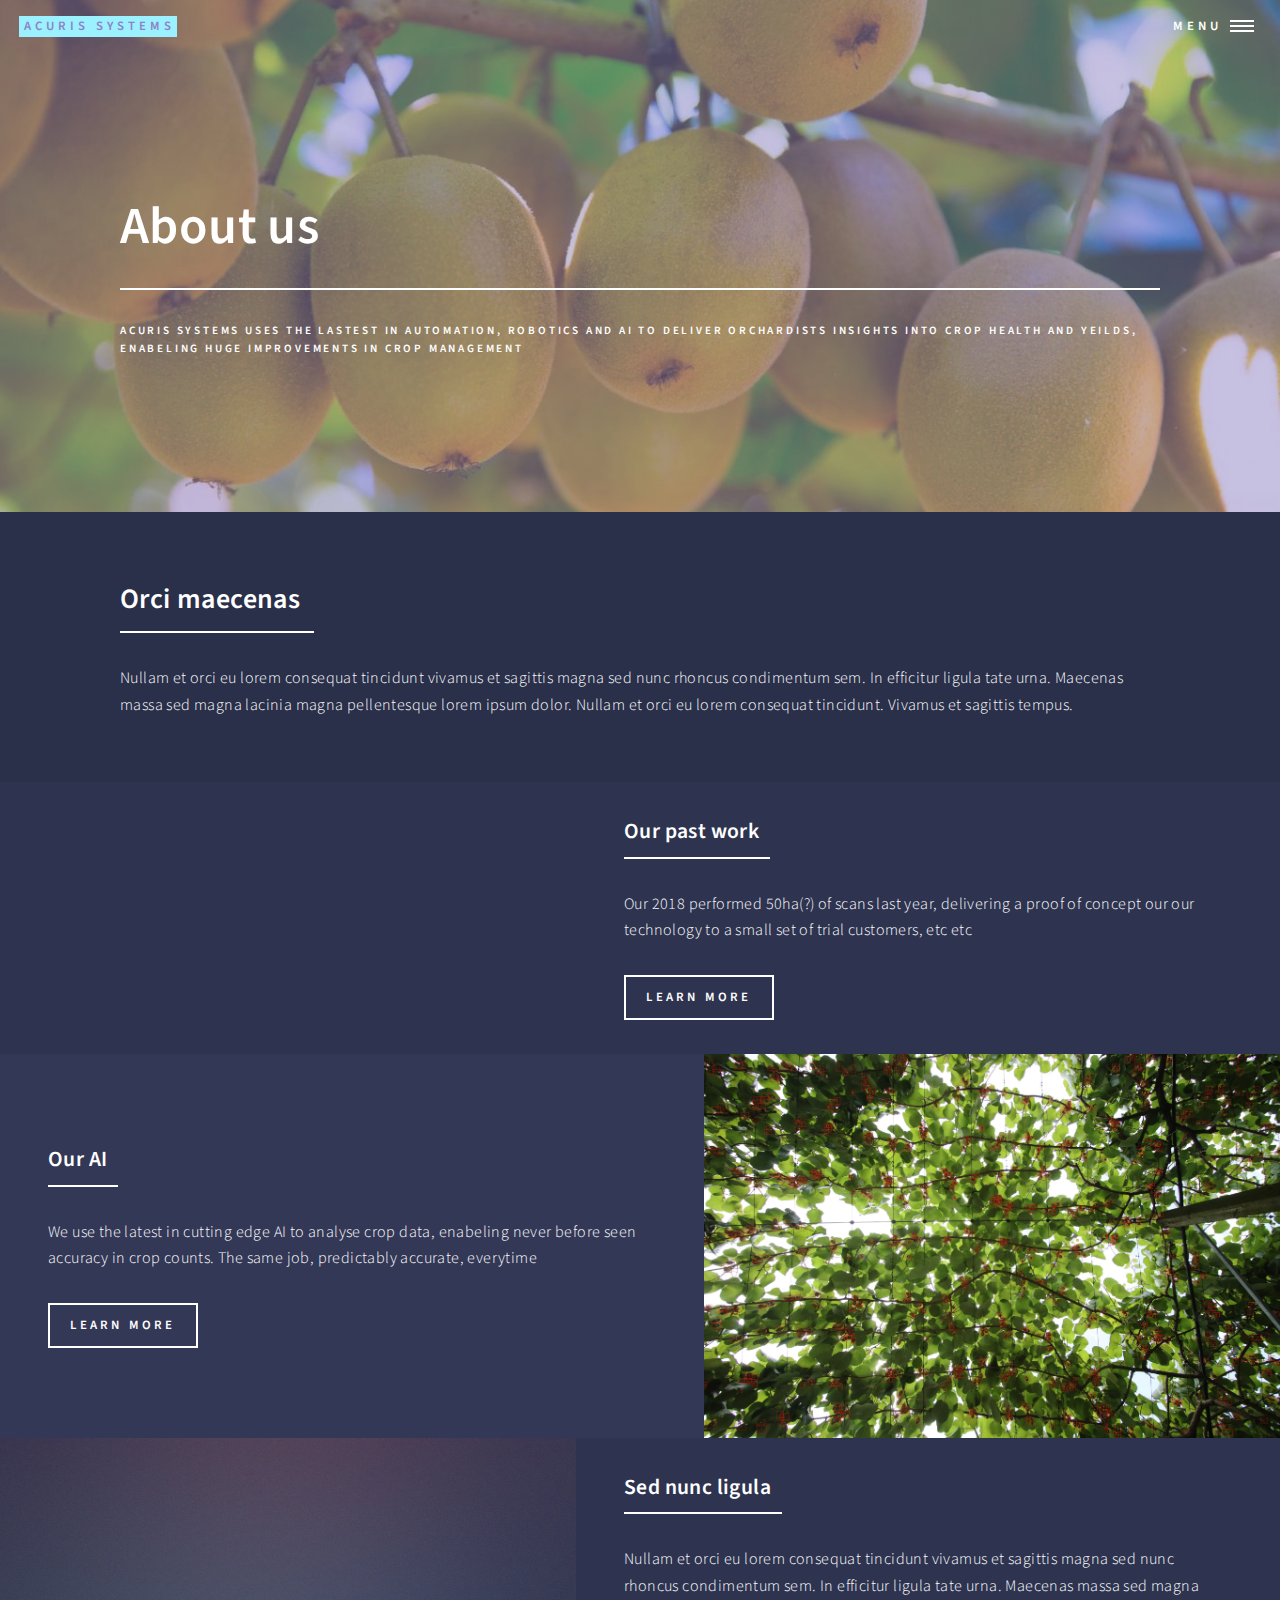
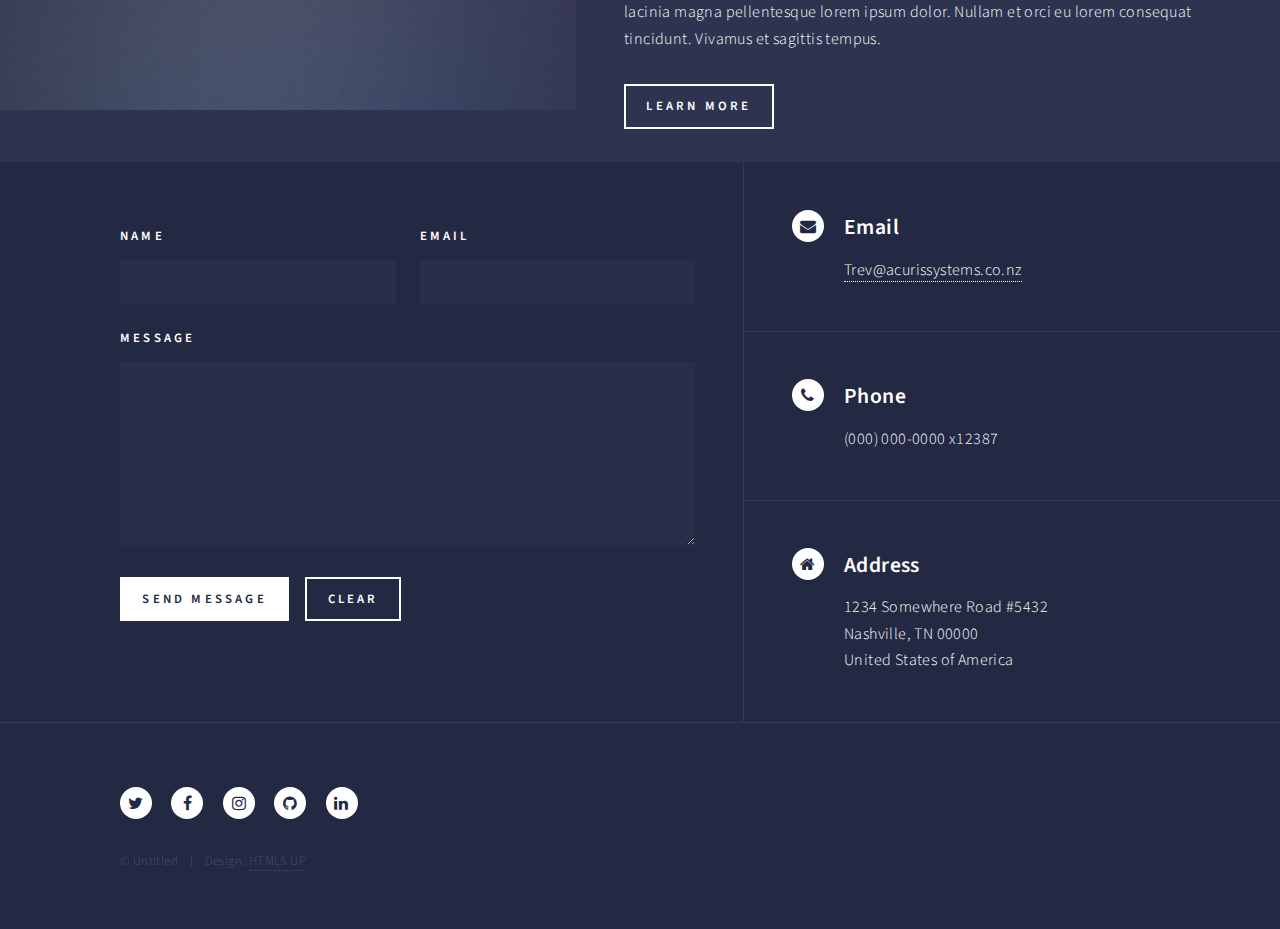
==== index.html @ 270a18b3 "first upload" ====
<!DOCTYPE HTML>
<!--
	Forty by HTML5 UP
	html5up.net | @ajlkn
	Free for personal and commercial use under the CCA 3.0 license (html5up.net/license)
-->
<html>
	<head>
		<title>Landing - Forty by HTML5 UP</title>
		<meta charset="utf-8" />
		<meta name="viewport" content="width=device-width, initial-scale=1, user-scalable=no" />
		<link rel="stylesheet" href="assets/css/main.css" />
		<noscript><link rel="stylesheet" href="assets/css/noscript.css" /></noscript>
	</head>
	<body class="is-preload">

		<!-- Wrapper -->
			<div id="wrapper">

				<!-- Header -->
				<!-- Note: The "styleN" class below should match that of the banner element. -->
					<header id="header" class="alt style2">
						<a class="logo"><strong>Acuris Systems</strong></a>
						<nav>
							<a href="#menu">Menu</a>
						</nav>
					</header>

				<!-- Menu -->
					<nav id="menu">
						<ul class="links">
							<li><a href="landing.html">Home</a></li>
							<li><a href="generic.html">Our past work</a></li>
                            <li><a href="AI.html">Our AI</a></li>
							<li><a href="elements.html">Elements</a></li>
						</ul>
						<ul class="actions stacked">
							<!-- <li><a href="#" class="button primary fit">Get Started</a></li> -->
							<li><a href="#" class="button fit">Log In</a></li>
						</ul>
					</nav>

				<!-- Banner -->
				<!-- Note: The "styleN" class below should match that of the header element. -->
					<section id="banner" class="style2">
						<div class="inner">
							<span class="image">
								<img src="images/Kiwifruit1.jpg" alt="" />
							</span>
							<header class="major">
								<h1>About us</h1>
							</header>
							<div class="content">
								<p>Acuris systems uses the lastest in automation, robotics and ai to deliver orchardists insights into crop health and yeilds, enabeling huge improvements in crop management</p>
							</div>
						</div>
					</section>

				<!-- Main -->
					<div id="main">

						<!-- One -->
							<section id="one">
								<div class="inner">
									<header class="major">
										<h2>Orci maecenas </h2>
									</header>
									<p>Nullam et orci eu lorem consequat tincidunt vivamus et sagittis magna sed nunc rhoncus condimentum sem. In efficitur ligula tate urna. Maecenas massa sed magna lacinia magna pellentesque lorem ipsum dolor. Nullam et orci eu lorem consequat tincidunt. Vivamus et sagittis tempus. </p>
								</div>
							</section>

						<!-- Two -->
							<section id="two" class="spotlights">
								<section>
									<a href="generic.html" class="image">
										<img src="images/Robot.jpg" alt="" data-position="center center" />
									</a>
									<div class="content">
										<div class="inner">
											<header class="major">
												<h3>Our past work</h3>
											</header>
											<p>Our 2018 performed 50ha(?) of scans last year, delivering a proof of concept our our technology to a small set of trial customers, etc etc
                                            </p>
											<ul class="actions">
												<li><a href="generic.html" class="button">Learn more</a></li>
											</ul>
										</div>
									</div>
								</section>
								<section>
									<a href="generic.html" class="image">
										<img src="images/AI.jpg" alt="" data-position="top center" />
									</a>
									<div class="content">
										<div class="inner">
											<header class="major">
												<h3>Our AI</h3>
											</header>
											<p>We use the latest in cutting edge AI to analyse crop data, enabeling never before seen accuracy in crop counts. The same job, predictably accurate, everytime</p>
											<ul class="actions">
												<li><a href="AI.html" class="button">Learn more</a></li>
											</ul>
										</div>
									</div>
								</section>
								<section>
									<a href="generic.html" class="image">
										<img src="images/pic06.jpg" alt="" data-position="25% 25%" />
									</a>
									<div class="content">
										<div class="inner">
											<header class="major">
												<h3>Sed nunc ligula</h3>
											</header>
											<p>Nullam et orci eu lorem consequat tincidunt vivamus et sagittis magna sed nunc rhoncus condimentum sem. In efficitur ligula tate urna. Maecenas massa sed magna lacinia magna pellentesque lorem ipsum dolor. Nullam et orci eu lorem consequat tincidunt. Vivamus et sagittis tempus.</p>
											<ul class="actions">
												<li><a href="generic.html" class="button">Learn more</a></li>
											</ul>
										</div>
									</div>
								</section>
							</section>

						<!-- Three 
							<section id="three">
								<div class="inner">
									<header class="major">
										<h2>Massa libero</h2>
									</header>
									<p>Nullam et orci eu lorem consequat tincidunt vivamus et sagittis libero. Mauris aliquet magna magna sed nunc rhoncus pharetra. Pellentesque condimentum sem. In efficitur ligula tate urna. Maecenas laoreet massa vel lacinia pellentesque lorem ipsum dolor. Nullam et orci eu lorem consequat tincidunt. Vivamus et sagittis libero. Mauris aliquet magna magna sed nunc rhoncus amet pharetra et feugiat tempus.</p>
									<ul class="actions">
										<li><a href="generic.html" class="button next">Get Started</a></li>
									</ul>
								</div>
							</section>
                        -->

					</div>

				<!-- Contact -->
					<section id="contact">
						<div class="inner">
							<section>
								<form method="post" action="#">
									<div class="fields">
										<div class="field half">
											<label for="name">Name</label>
											<input type="text" name="name" id="name" />
										</div>
										<div class="field half">
											<label for="email">Email</label>
											<input type="text" name="email" id="email" />
										</div>
										<div class="field">
											<label for="message">Message</label>
											<textarea name="message" id="message" rows="6"></textarea>
										</div>
									</div>
									<ul class="actions">
										<li><input type="submit" value="Send Message" class="primary" /></li>
										<li><input type="reset" value="Clear" /></li>
									</ul>
								</form>
							</section>
							<section class="split">
								<section>
									<div class="contact-method">
										<span class="icon alt fa-envelope"></span>
										<h3>Email</h3>
										<a href="#">Trev@acurissystems.co.nz</a>
									</div>
								</section>
								<section>
									<div class="contact-method">
										<span class="icon alt fa-phone"></span>
										<h3>Phone</h3>
										<span>(000) 000-0000 x12387</span>
									</div>
								</section>
								<section>
									<div class="contact-method">
										<span class="icon alt fa-home"></span>
										<h3>Address</h3>
										<span>1234 Somewhere Road #5432<br />
										Nashville, TN 00000<br />
										United States of America</span>
									</div>
								</section>
							</section>
						</div>
					</section>

				<!-- Footer -->
					<footer id="footer">
						<div class="inner">
							<ul class="icons">
								<li><a href="#" class="icon alt fa-twitter"><span class="label">Twitter</span></a></li>
								<li><a href="#" class="icon alt fa-facebook"><span class="label">Facebook</span></a></li>
								<li><a href="#" class="icon alt fa-instagram"><span class="label">Instagram</span></a></li>
								<li><a href="#" class="icon alt fa-github"><span class="label">GitHub</span></a></li>
								<li><a href="#" class="icon alt fa-linkedin"><span class="label">LinkedIn</span></a></li>
							</ul>
							<ul class="copyright">
								<li>&copy; Untitled</li><li>Design: <a href="https://html5up.net">HTML5 UP</a></li>
							</ul>
						</div>
					</footer>

			</div>

		<!-- Scripts -->
			<script src="assets/js/jquery.min.js"></script>
			<script src="assets/js/jquery.scrolly.min.js"></script>
			<script src="assets/js/jquery.scrollex.min.js"></script>
			<script src="assets/js/browser.min.js"></script>
			<script src="assets/js/breakpoints.min.js"></script>
			<script src="assets/js/util.js"></script>
			<script src="assets/js/main.js"></script>

	</body>
</html>
---- assets/css/main.css ----
@import url(font-awesome.min.css);
@import url("https://fonts.googleapis.com/css?family=Source+Sans+Pro:300,300italic,600,600italic");

/*
	Forty by HTML5 UP
	html5up.net | @ajlkn
	Free for personal and commercial use under the CCA 3.0 license (html5up.net/license)
*/

html, body, div, span, applet, object,
iframe, h1, h2, h3, h4, h5, h6, p, blockquote,
pre, a, abbr, acronym, address, big, cite,
code, del, dfn, em, img, ins, kbd, q, s, samp,
small, strike, strong, sub, sup, tt, var, b,
u, i, center, dl, dt, dd, ol, ul, li, fieldset,
form, label, legend, table, caption, tbody,
tfoot, thead, tr, th, td, article, aside,
canvas, details, embed, figure, figcaption,
footer, header, hgroup, menu, nav, output, ruby,
section, summary, time, mark, audio, video {
	margin: 0;
	padding: 0;
	border: 0;
	font-size: 100%;
	font: inherit;
	vertical-align: baseline;}

article, aside, details, figcaption, figure,
footer, header, hgroup, menu, nav, section {
	display: block;}

body {
	line-height: 1;
}

ol, ul {
	list-style: none;
}

blockquote, q {
	quotes: none;
}

	blockquote:before, blockquote:after, q:before, q:after {
		content: '';
		content: none;
	}

table {
	border-collapse: collapse;
	border-spacing: 0;
}

body {
	-webkit-text-size-adjust: none;
}

mark {
	background-color: transparent;
	color: inherit;
}

input::-moz-focus-inner {
	border: 0;
	padding: 0;
}

input, select, textarea {
	-moz-appearance: none;
	-webkit-appearance: none;
	-ms-appearance: none;
	appearance: none;
}

/* Basic */

	@-ms-viewport {
		width: device-width;
	}

	body {
		-ms-overflow-style: scrollbar;
	}

	@media screen and (max-width: 480px) {

		html, body {
			min-width: 320px;
		}

	}

	html {
		box-sizing: border-box;
	}

	*, *:before, *:after {
		box-sizing: inherit;
	}

	body {
		background: #242943;
	}

		body.is-preload *, body.is-preload *:before, body.is-preload *:after {
			-moz-animation: none !important;
			-webkit-animation: none !important;
			-ms-animation: none !important;
			animation: none !important;
			-moz-transition: none !important;
			-webkit-transition: none !important;
			-ms-transition: none !important;
			transition: none !important;
		}

/* Type */

	body, input, select, textarea {
		color: #ffffff;
		font-family: "Source Sans Pro", Helvetica, sans-serif;
		font-size: 17pt;
		font-weight: 300;
		letter-spacing: 0.025em;
		line-height: 1.65;
	}

		@media screen and (max-width: 1680px) {

			body, input, select, textarea {
				font-size: 14pt;
			}

		}

		@media screen and (max-width: 1280px) {

			body, input, select, textarea {
				font-size: 12pt;
			}

		}

		@media screen and (max-width: 360px) {

			body, input, select, textarea {
				font-size: 11pt;
			}

		}

	a {
		-moz-transition: color 0.2s ease-in-out, border-bottom-color 0.2s ease-in-out;
		-webkit-transition: color 0.2s ease-in-out, border-bottom-color 0.2s ease-in-out;
		-ms-transition: color 0.2s ease-in-out, border-bottom-color 0.2s ease-in-out;
		transition: color 0.2s ease-in-out, border-bottom-color 0.2s ease-in-out;
		border-bottom: dotted 1px;
		color: inherit;
		text-decoration: none;
	}

		a:hover {
			border-bottom-color: transparent;
			color: #9bf1ff !important;
		}

		a:active {
			color: #53e3fb !important;
		}

	strong, b {
		color: #ffffff;
		font-weight: 600;
	}

	em, i {
		font-style: italic;
	}

	p {
		margin: 0 0 2em 0;
	}

	h1, h2, h3, h4, h5, h6 {
		color: #ffffff;
		font-weight: 600;
		line-height: 1.65;
		margin: 0 0 1em 0;
	}

		h1 a, h2 a, h3 a, h4 a, h5 a, h6 a {
			color: inherit;
			border-bottom: 0;
		}

	h1 {
		font-size: 2.5em;
	}

	h2 {
		font-size: 1.75em;
	}

	h3 {
		font-size: 1.35em;
	}

	h4 {
		font-size: 1.1em;
	}

	h5 {
		font-size: 0.9em;
	}

	h6 {
		font-size: 0.7em;
	}

	@media screen and (max-width: 736px) {

		h1 {
			font-size: 2em;
		}

		h2 {
			font-size: 1.5em;
		}

		h3 {
			font-size: 1.25em;
		}

	}

	sub {
		font-size: 0.8em;
		position: relative;
		top: 0.5em;
	}

	sup {
		font-size: 0.8em;
		position: relative;
		top: -0.5em;
	}

	blockquote {
		border-left: solid 4px rgba(212, 212, 255, 0.1);
		font-style: italic;
		margin: 0 0 2em 0;
		padding: 0.5em 0 0.5em 2em;
	}

	code {
		background: rgba(212, 212, 255, 0.035);
		font-family: "Courier New", monospace;
		font-size: 0.9em;
		margin: 0 0.25em;
		padding: 0.25em 0.65em;
	}

	pre {
		-webkit-overflow-scrolling: touch;
		font-family: "Courier New", monospace;
		font-size: 0.9em;
		margin: 0 0 2em 0;
	}

		pre code {
			display: block;
			line-height: 1.75;
			padding: 1em 1.5em;
			overflow-x: auto;
		}

	hr {
		border: 0;
		border-bottom: solid 1px rgba(212, 212, 255, 0.1);
		margin: 2em 0;
	}

		hr.major {
			margin: 3em 0;
		}

	.align-left {
		text-align: left;
	}

	.align-center {
		text-align: center;
	}

	.align-right {
		text-align: right;
	}

/* Row */

	.row {
		display: flex;
		flex-wrap: wrap;
		box-sizing: border-box;
		align-items: stretch;
	}

		.row > * {
			box-sizing: border-box;
		}

		.row.gtr-uniform > * > :last-child {
			margin-bottom: 0;
		}

		.row.aln-left {
			justify-content: flex-start;
		}

		.row.aln-center {
			justify-content: center;
		}

		.row.aln-right {
			justify-content: flex-end;
		}

		.row.aln-top {
			align-items: flex-start;
		}

		.row.aln-middle {
			align-items: center;
		}

		.row.aln-bottom {
			align-items: flex-end;
		}

		.row > .imp {
			order: -1;
		}

		.row > .col-1 {
			width: 8.3333333333%;
		}

		.row > .off-1 {
			margin-left: 8.3333333333%;
		}

		.row > .col-2 {
			width: 16.6666666667%;
		}

		.row > .off-2 {
			margin-left: 16.6666666667%;
		}

		.row > .col-3 {
			width: 25%;
		}

		.row > .off-3 {
			margin-left: 25%;
		}

		.row > .col-4 {
			width: 33.3333333333%;
		}

		.row > .off-4 {
			margin-left: 33.3333333333%;
		}

		.row > .col-5 {
			width: 41.6666666667%;
		}

		.row > .off-5 {
			margin-left: 41.6666666667%;
		}

		.row > .col-6 {
			width: 50%;
		}

		.row > .off-6 {
			margin-left: 50%;
		}

		.row > .col-7 {
			width: 58.3333333333%;
		}

		.row > .off-7 {
			margin-left: 58.3333333333%;
		}

		.row > .col-8 {
			width: 66.6666666667%;
		}

		.row > .off-8 {
			margin-left: 66.6666666667%;
		}

		.row > .col-9 {
			width: 75%;
		}

		.row > .off-9 {
			margin-left: 75%;
		}

		.row > .col-10 {
			width: 83.3333333333%;
		}

		.row > .off-10 {
			margin-left: 83.3333333333%;
		}

		.row > .col-11 {
			width: 91.6666666667%;
		}

		.row > .off-11 {
			margin-left: 91.6666666667%;
		}

		.row > .col-12 {
			width: 100%;
		}

		.row > .off-12 {
			margin-left: 100%;
		}

		.row.gtr-0 {
			margin-top: 0;
			margin-left: 0em;
		}

			.row.gtr-0 > * {
				padding: 0 0 0 0em;
			}

			.row.gtr-0.gtr-uniform {
				margin-top: 0em;
			}

				.row.gtr-0.gtr-uniform > * {
					padding-top: 0em;
				}

		.row.gtr-25 {
			margin-top: 0;
			margin-left: -0.5em;
		}

			.row.gtr-25 > * {
				padding: 0 0 0 0.5em;
			}

			.row.gtr-25.gtr-uniform {
				margin-top: -0.5em;
			}

				.row.gtr-25.gtr-uniform > * {
					padding-top: 0.5em;
				}

		.row.gtr-50 {
			margin-top: 0;
			margin-left: -1em;
		}

			.row.gtr-50 > * {
				padding: 0 0 0 1em;
			}

			.row.gtr-50.gtr-uniform {
				margin-top: -1em;
			}

				.row.gtr-50.gtr-uniform > * {
					padding-top: 1em;
				}

		.row {
			margin-top: 0;
			margin-left: -2em;
		}

			.row > * {
				padding: 0 0 0 2em;
			}

			.row.gtr-uniform {
				margin-top: -2em;
			}

				.row.gtr-uniform > * {
					padding-top: 2em;
				}

		.row.gtr-150 {
			margin-top: 0;
			margin-left: -3em;
		}

			.row.gtr-150 > * {
				padding: 0 0 0 3em;
			}

			.row.gtr-150.gtr-uniform {
				margin-top: -3em;
			}

				.row.gtr-150.gtr-uniform > * {
					padding-top: 3em;
				}

		.row.gtr-200 {
			margin-top: 0;
			margin-left: -4em;
		}

			.row.gtr-200 > * {
				padding: 0 0 0 4em;
			}

			.row.gtr-200.gtr-uniform {
				margin-top: -4em;
			}

				.row.gtr-200.gtr-uniform > * {
					padding-top: 4em;
				}

		@media screen and (max-width: 1680px) {

			.row {
				display: flex;
				flex-wrap: wrap;
				box-sizing: border-box;
				align-items: stretch;
			}

				.row > * {
					box-sizing: border-box;
				}

				.row.gtr-uniform > * > :last-child {
					margin-bottom: 0;
				}

				.row.aln-left {
					justify-content: flex-start;
				}

				.row.aln-center {
					justify-content: center;
				}

				.row.aln-right {
					justify-content: flex-end;
				}

				.row.aln-top {
					align-items: flex-start;
				}

				.row.aln-middle {
					align-items: center;
				}

				.row.aln-bottom {
					align-items: flex-end;
				}

				.row > .imp-xlarge {
					order: -1;
				}

				.row > .col-1-xlarge {
					width: 8.3333333333%;
				}

				.row > .off-1-xlarge {
					margin-left: 8.3333333333%;
				}

				.row > .col-2-xlarge {
					width: 16.6666666667%;
				}

				.row > .off-2-xlarge {
					margin-left: 16.6666666667%;
				}

				.row > .col-3-xlarge {
					width: 25%;
				}

				.row > .off-3-xlarge {
					margin-left: 25%;
				}

				.row > .col-4-xlarge {
					width: 33.3333333333%;
				}

				.row > .off-4-xlarge {
					margin-left: 33.3333333333%;
				}

				.row > .col-5-xlarge {
					width: 41.6666666667%;
				}

				.row > .off-5-xlarge {
					margin-left: 41.6666666667%;
				}

				.row > .col-6-xlarge {
					width: 50%;
				}

				.row > .off-6-xlarge {
					margin-left: 50%;
				}

				.row > .col-7-xlarge {
					width: 58.3333333333%;
				}

				.row > .off-7-xlarge {
					margin-left: 58.3333333333%;
				}

				.row > .col-8-xlarge {
					width: 66.6666666667%;
				}

				.row > .off-8-xlarge {
					margin-left: 66.6666666667%;
				}

				.row > .col-9-xlarge {
					width: 75%;
				}

				.row > .off-9-xlarge {
					margin-left: 75%;
				}

				.row > .col-10-xlarge {
					width: 83.3333333333%;
				}

				.row > .off-10-xlarge {
					margin-left: 83.3333333333%;
				}

				.row > .col-11-xlarge {
					width: 91.6666666667%;
				}

				.row > .off-11-xlarge {
					margin-left: 91.6666666667%;
				}

				.row > .col-12-xlarge {
					width: 100%;
				}

				.row > .off-12-xlarge {
					margin-left: 100%;
				}

				.row.gtr-0 {
					margin-top: 0;
					margin-left: 0em;
				}

					.row.gtr-0 > * {
						padding: 0 0 0 0em;
					}

					.row.gtr-0.gtr-uniform {
						margin-top: 0em;
					}

						.row.gtr-0.gtr-uniform > * {
							padding-top: 0em;
						}

				.row.gtr-25 {
					margin-top: 0;
					margin-left: -0.5em;
				}

					.row.gtr-25 > * {
						padding: 0 0 0 0.5em;
					}

					.row.gtr-25.gtr-uniform {
						margin-top: -0.5em;
					}

						.row.gtr-25.gtr-uniform > * {
							padding-top: 0.5em;
						}

				.row.gtr-50 {
					margin-top: 0;
					margin-left: -1em;
				}

					.row.gtr-50 > * {
						padding: 0 0 0 1em;
					}

					.row.gtr-50.gtr-uniform {
						margin-top: -1em;
					}

						.row.gtr-50.gtr-uniform > * {
							padding-top: 1em;
						}

				.row {
					margin-top: 0;
					margin-left: -2em;
				}

					.row > * {
						padding: 0 0 0 2em;
					}

					.row.gtr-uniform {
						margin-top: -2em;
					}

						.row.gtr-uniform > * {
							padding-top: 2em;
						}

				.row.gtr-150 {
					margin-top: 0;
					margin-left: -3em;
				}

					.row.gtr-150 > * {
						padding: 0 0 0 3em;
					}

					.row.gtr-150.gtr-uniform {
						margin-top: -3em;
					}

						.row.gtr-150.gtr-uniform > * {
							padding-top: 3em;
						}

				.row.gtr-200 {
					margin-top: 0;
					margin-left: -4em;
				}

					.row.gtr-200 > * {
						padding: 0 0 0 4em;
					}

					.row.gtr-200.gtr-uniform {
						margin-top: -4em;
					}

						.row.gtr-200.gtr-uniform > * {
							padding-top: 4em;
						}

		}

		@media screen and (max-width: 1280px) {

			.row {
				display: flex;
				flex-wrap: wrap;
				box-sizing: border-box;
				align-items: stretch;
			}

				.row > * {
					box-sizing: border-box;
				}

				.row.gtr-uniform > * > :last-child {
					margin-bottom: 0;
				}

				.row.aln-left {
					justify-content: flex-start;
				}

				.row.aln-center {
					justify-content: center;
				}

				.row.aln-right {
					justify-content: flex-end;
				}

				.row.aln-top {
					align-items: flex-start;
				}

				.row.aln-middle {
					align-items: center;
				}

				.row.aln-bottom {
					align-items: flex-end;
				}

				.row > .imp-large {
					order: -1;
				}

				.row > .col-1-large {
					width: 8.3333333333%;
				}

				.row > .off-1-large {
					margin-left: 8.3333333333%;
				}

				.row > .col-2-large {
					width: 16.6666666667%;
				}

				.row > .off-2-large {
					margin-left: 16.6666666667%;
				}

				.row > .col-3-large {
					width: 25%;
				}

				.row > .off-3-large {
					margin-left: 25%;
				}

				.row > .col-4-large {
					width: 33.3333333333%;
				}

				.row > .off-4-large {
					margin-left: 33.3333333333%;
				}

				.row > .col-5-large {
					width: 41.6666666667%;
				}

				.row > .off-5-large {
					margin-left: 41.6666666667%;
				}

				.row > .col-6-large {
					width: 50%;
				}

				.row > .off-6-large {
					margin-left: 50%;
				}

				.row > .col-7-large {
					width: 58.3333333333%;
				}

				.row > .off-7-large {
					margin-left: 58.3333333333%;
				}

				.row > .col-8-large {
					width: 66.6666666667%;
				}

				.row > .off-8-large {
					margin-left: 66.6666666667%;
				}

				.row > .col-9-large {
					width: 75%;
				}

				.row > .off-9-large {
					margin-left: 75%;
				}

				.row > .col-10-large {
					width: 83.3333333333%;
				}

				.row > .off-10-large {
					margin-left: 83.3333333333%;
				}

				.row > .col-11-large {
					width: 91.6666666667%;
				}

				.row > .off-11-large {
					margin-left: 91.6666666667%;
				}

				.row > .col-12-large {
					width: 100%;
				}

				.row > .off-12-large {
					margin-left: 100%;
				}

				.row.gtr-0 {
					margin-top: 0;
					margin-left: 0em;
				}

					.row.gtr-0 > * {
						padding: 0 0 0 0em;
					}

					.row.gtr-0.gtr-uniform {
						margin-top: 0em;
					}

						.row.gtr-0.gtr-uniform > * {
							padding-top: 0em;
						}

				.row.gtr-25 {
					margin-top: 0;
					margin-left: -0.375em;
				}

					.row.gtr-25 > * {
						padding: 0 0 0 0.375em;
					}

					.row.gtr-25.gtr-uniform {
						margin-top: -0.375em;
					}

						.row.gtr-25.gtr-uniform > * {
							padding-top: 0.375em;
						}

				.row.gtr-50 {
					margin-top: 0;
					margin-left: -0.75em;
				}

					.row.gtr-50 > * {
						padding: 0 0 0 0.75em;
					}

					.row.gtr-50.gtr-uniform {
						margin-top: -0.75em;
					}

						.row.gtr-50.gtr-uniform > * {
							padding-top: 0.75em;
						}

				.row {
					margin-top: 0;
					margin-left: -1.5em;
				}

					.row > * {
						padding: 0 0 0 1.5em;
					}

					.row.gtr-uniform {
						margin-top: -1.5em;
					}

						.row.gtr-uniform > * {
							padding-top: 1.5em;
						}

				.row.gtr-150 {
					margin-top: 0;
					margin-left: -2.25em;
				}

					.row.gtr-150 > * {
						padding: 0 0 0 2.25em;
					}

					.row.gtr-150.gtr-uniform {
						margin-top: -2.25em;
					}

						.row.gtr-150.gtr-uniform > * {
							padding-top: 2.25em;
						}

				.row.gtr-200 {
					margin-top: 0;
					margin-left: -3em;
				}

					.row.gtr-200 > * {
						padding: 0 0 0 3em;
					}

					.row.gtr-200.gtr-uniform {
						margin-top: -3em;
					}

						.row.gtr-200.gtr-uniform > * {
							padding-top: 3em;
						}

		}

		@media screen and (max-width: 980px) {

			.row {
				display: flex;
				flex-wrap: wrap;
				box-sizing: border-box;
				align-items: stretch;
			}

				.row > * {
					box-sizing: border-box;
				}

				.row.gtr-uniform > * > :last-child {
					margin-bottom: 0;
				}

				.row.aln-left {
					justify-content: flex-start;
				}

				.row.aln-center {
					justify-content: center;
				}

				.row.aln-right {
					justify-content: flex-end;
				}

				.row.aln-top {
					align-items: flex-start;
				}

				.row.aln-middle {
					align-items: center;
				}

				.row.aln-bottom {
					align-items: flex-end;
				}

				.row > .imp-medium {
					order: -1;
				}

				.row > .col-1-medium {
					width: 8.3333333333%;
				}

				.row > .off-1-medium {
					margin-left: 8.3333333333%;
				}

				.row > .col-2-medium {
					width: 16.6666666667%;
				}

				.row > .off-2-medium {
					margin-left: 16.6666666667%;
				}

				.row > .col-3-medium {
					width: 25%;
				}

				.row > .off-3-medium {
					margin-left: 25%;
				}

				.row > .col-4-medium {
					width: 33.3333333333%;
				}

				.row > .off-4-medium {
					margin-left: 33.3333333333%;
				}

				.row > .col-5-medium {
					width: 41.6666666667%;
				}

				.row > .off-5-medium {
					margin-left: 41.6666666667%;
				}

				.row > .col-6-medium {
					width: 50%;
				}

				.row > .off-6-medium {
					margin-left: 50%;
				}

				.row > .col-7-medium {
					width: 58.3333333333%;
				}

				.row > .off-7-medium {
					margin-left: 58.3333333333%;
				}

				.row > .col-8-medium {
					width: 66.6666666667%;
				}

				.row > .off-8-medium {
					margin-left: 66.6666666667%;
				}

				.row > .col-9-medium {
					width: 75%;
				}

				.row > .off-9-medium {
					margin-left: 75%;
				}

				.row > .col-10-medium {
					width: 83.3333333333%;
				}

				.row > .off-10-medium {
					margin-left: 83.3333333333%;
				}

				.row > .col-11-medium {
					width: 91.6666666667%;
				}

				.row > .off-11-medium {
					margin-left: 91.6666666667%;
				}

				.row > .col-12-medium {
					width: 100%;
				}

				.row > .off-12-medium {
					margin-left: 100%;
				}

				.row.gtr-0 {
					margin-top: 0;
					margin-left: 0em;
				}

					.row.gtr-0 > * {
						padding: 0 0 0 0em;
					}

					.row.gtr-0.gtr-uniform {
						margin-top: 0em;
					}

						.row.gtr-0.gtr-uniform > * {
							padding-top: 0em;
						}

				.row.gtr-25 {
					margin-top: 0;
					margin-left: -0.375em;
				}

					.row.gtr-25 > * {
						padding: 0 0 0 0.375em;
					}

					.row.gtr-25.gtr-uniform {
						margin-top: -0.375em;
					}

						.row.gtr-25.gtr-uniform > * {
							padding-top: 0.375em;
						}

				.row.gtr-50 {
					margin-top: 0;
					margin-left: -0.75em;
				}

					.row.gtr-50 > * {
						padding: 0 0 0 0.75em;
					}

					.row.gtr-50.gtr-uniform {
						margin-top: -0.75em;
					}

						.row.gtr-50.gtr-uniform > * {
							padding-top: 0.75em;
						}

				.row {
					margin-top: 0;
					margin-left: -1.5em;
				}

					.row > * {
						padding: 0 0 0 1.5em;
					}

					.row.gtr-uniform {
						margin-top: -1.5em;
					}

						.row.gtr-uniform > * {
							padding-top: 1.5em;
						}

				.row.gtr-150 {
					margin-top: 0;
					margin-left: -2.25em;
				}

					.row.gtr-150 > * {
						padding: 0 0 0 2.25em;
					}

					.row.gtr-150.gtr-uniform {
						margin-top: -2.25em;
					}

						.row.gtr-150.gtr-uniform > * {
							padding-top: 2.25em;
						}

				.row.gtr-200 {
					margin-top: 0;
					margin-left: -3em;
				}

					.row.gtr-200 > * {
						padding: 0 0 0 3em;
					}

					.row.gtr-200.gtr-uniform {
						margin-top: -3em;
					}

						.row.gtr-200.gtr-uniform > * {
							padding-top: 3em;
						}

		}

		@media screen and (max-width: 736px) {

			.row {
				display: flex;
				flex-wrap: wrap;
				box-sizing: border-box;
				align-items: stretch;
			}

				.row > * {
					box-sizing: border-box;
				}

				.row.gtr-uniform > * > :last-child {
					margin-bottom: 0;
				}

				.row.aln-left {
					justify-content: flex-start;
				}

				.row.aln-center {
					justify-content: center;
				}

				.row.aln-right {
					justify-content: flex-end;
				}

				.row.aln-top {
					align-items: flex-start;
				}

				.row.aln-middle {
					align-items: center;
				}

				.row.aln-bottom {
					align-items: flex-end;
				}

				.row > .imp-small {
					order: -1;
				}

				.row > .col-1-small {
					width: 8.3333333333%;
				}

				.row > .off-1-small {
					margin-left: 8.3333333333%;
				}

				.row > .col-2-small {
					width: 16.6666666667%;
				}

				.row > .off-2-small {
					margin-left: 16.6666666667%;
				}

				.row > .col-3-small {
					width: 25%;
				}

				.row > .off-3-small {
					margin-left: 25%;
				}

				.row > .col-4-small {
					width: 33.3333333333%;
				}

				.row > .off-4-small {
					margin-left: 33.3333333333%;
				}

				.row > .col-5-small {
					width: 41.6666666667%;
				}

				.row > .off-5-small {
					margin-left: 41.6666666667%;
				}

				.row > .col-6-small {
					width: 50%;
				}

				.row > .off-6-small {
					margin-left: 50%;
				}

				.row > .col-7-small {
					width: 58.3333333333%;
				}

				.row > .off-7-small {
					margin-left: 58.3333333333%;
				}

				.row > .col-8-small {
					width: 66.6666666667%;
				}

				.row > .off-8-small {
					margin-left: 66.6666666667%;
				}

				.row > .col-9-small {
					width: 75%;
				}

				.row > .off-9-small {
					margin-left: 75%;
				}

				.row > .col-10-small {
					width: 83.3333333333%;
				}

				.row > .off-10-small {
					margin-left: 83.3333333333%;
				}

				.row > .col-11-small {
					width: 91.6666666667%;
				}

				.row > .off-11-small {
					margin-left: 91.6666666667%;
				}

				.row > .col-12-small {
					width: 100%;
				}

				.row > .off-12-small {
					margin-left: 100%;
				}

				.row.gtr-0 {
					margin-top: 0;
					margin-left: 0em;
				}

					.row.gtr-0 > * {
						padding: 0 0 0 0em;
					}

					.row.gtr-0.gtr-uniform {
						margin-top: 0em;
					}

						.row.gtr-0.gtr-uniform > * {
							padding-top: 0em;
						}

				.row.gtr-25 {
					margin-top: 0;
					margin-left: -0.3125em;
				}

					.row.gtr-25 > * {
						padding: 0 0 0 0.3125em;
					}

					.row.gtr-25.gtr-uniform {
						margin-top: -0.3125em;
					}

						.row.gtr-25.gtr-uniform > * {
							padding-top: 0.3125em;
						}

				.row.gtr-50 {
					margin-top: 0;
					margin-left: -0.625em;
				}

					.row.gtr-50 > * {
						padding: 0 0 0 0.625em;
					}

					.row.gtr-50.gtr-uniform {
						margin-top: -0.625em;
					}

						.row.gtr-50.gtr-uniform > * {
							padding-top: 0.625em;
						}

				.row {
					margin-top: 0;
					margin-left: -1.25em;
				}

					.row > * {
						padding: 0 0 0 1.25em;
					}

					.row.gtr-uniform {
						margin-top: -1.25em;
					}

						.row.gtr-uniform > * {
							padding-top: 1.25em;
						}

				.row.gtr-150 {
					margin-top: 0;
					margin-left: -1.875em;
				}

					.row.gtr-150 > * {
						padding: 0 0 0 1.875em;
					}

					.row.gtr-150.gtr-uniform {
						margin-top: -1.875em;
					}

						.row.gtr-150.gtr-uniform > * {
							padding-top: 1.875em;
						}

				.row.gtr-200 {
					margin-top: 0;
					margin-left: -2.5em;
				}

					.row.gtr-200 > * {
						padding: 0 0 0 2.5em;
					}

					.row.gtr-200.gtr-uniform {
						margin-top: -2.5em;
					}

						.row.gtr-200.gtr-uniform > * {
							padding-top: 2.5em;
						}

		}

		@media screen and (max-width: 480px) {

			.row {
				display: flex;
				flex-wrap: wrap;
				box-sizing: border-box;
				align-items: stretch;
			}

				.row > * {
					box-sizing: border-box;
				}

				.row.gtr-uniform > * > :last-child {
					margin-bottom: 0;
				}

				.row.aln-left {
					justify-content: flex-start;
				}

				.row.aln-center {
					justify-content: center;
				}

				.row.aln-right {
					justify-content: flex-end;
				}

				.row.aln-top {
					align-items: flex-start;
				}

				.row.aln-middle {
					align-items: center;
				}

				.row.aln-bottom {
					align-items: flex-end;
				}

				.row > .imp-xsmall {
					order: -1;
				}

				.row > .col-1-xsmall {
					width: 8.3333333333%;
				}

				.row > .off-1-xsmall {
					margin-left: 8.3333333333%;
				}

				.row > .col-2-xsmall {
					width: 16.6666666667%;
				}

				.row > .off-2-xsmall {
					margin-left: 16.6666666667%;
				}

				.row > .col-3-xsmall {
					width: 25%;
				}

				.row > .off-3-xsmall {
					margin-left: 25%;
				}

				.row > .col-4-xsmall {
					width: 33.3333333333%;
				}

				.row > .off-4-xsmall {
					margin-left: 33.3333333333%;
				}

				.row > .col-5-xsmall {
					width: 41.6666666667%;
				}

				.row > .off-5-xsmall {
					margin-left: 41.6666666667%;
				}

				.row > .col-6-xsmall {
					width: 50%;
				}

				.row > .off-6-xsmall {
					margin-left: 50%;
				}

				.row > .col-7-xsmall {
					width: 58.3333333333%;
				}

				.row > .off-7-xsmall {
					margin-left: 58.3333333333%;
				}

				.row > .col-8-xsmall {
					width: 66.6666666667%;
				}

				.row > .off-8-xsmall {
					margin-left: 66.6666666667%;
				}

				.row > .col-9-xsmall {
					width: 75%;
				}

				.row > .off-9-xsmall {
					margin-left: 75%;
				}

				.row > .col-10-xsmall {
					width: 83.3333333333%;
				}

				.row > .off-10-xsmall {
					margin-left: 83.3333333333%;
				}

				.row > .col-11-xsmall {
					width: 91.6666666667%;
				}

				.row > .off-11-xsmall {
					margin-left: 91.6666666667%;
				}

				.row > .col-12-xsmall {
					width: 100%;
				}

				.row > .off-12-xsmall {
					margin-left: 100%;
				}

				.row.gtr-0 {
					margin-top: 0;
					margin-left: 0em;
				}

					.row.gtr-0 > * {
						padding: 0 0 0 0em;
					}

					.row.gtr-0.gtr-uniform {
						margin-top: 0em;
					}

						.row.gtr-0.gtr-uniform > * {
							padding-top: 0em;
						}

				.row.gtr-25 {
					margin-top: 0;
					margin-left: -0.3125em;
				}

					.row.gtr-25 > * {
						padding: 0 0 0 0.3125em;
					}

					.row.gtr-25.gtr-uniform {
						margin-top: -0.3125em;
					}

						.row.gtr-25.gtr-uniform > * {
							padding-top: 0.3125em;
						}

				.row.gtr-50 {
					margin-top: 0;
					margin-left: -0.625em;
				}

					.row.gtr-50 > * {
						padding: 0 0 0 0.625em;
					}

					.row.gtr-50.gtr-uniform {
						margin-top: -0.625em;
					}

						.row.gtr-50.gtr-uniform > * {
							padding-top: 0.625em;
						}

				.row {
					margin-top: 0;
					margin-left: -1.25em;
				}

					.row > * {
						padding: 0 0 0 1.25em;
					}

					.row.gtr-uniform {
						margin-top: -1.25em;
					}

						.row.gtr-uniform > * {
							padding-top: 1.25em;
						}

				.row.gtr-150 {
					margin-top: 0;
					margin-left: -1.875em;
				}

					.row.gtr-150 > * {
						padding: 0 0 0 1.875em;
					}

					.row.gtr-150.gtr-uniform {
						margin-top: -1.875em;
					}

						.row.gtr-150.gtr-uniform > * {
							padding-top: 1.875em;
						}

				.row.gtr-200 {
					margin-top: 0;
					margin-left: -2.5em;
				}

					.row.gtr-200 > * {
						padding: 0 0 0 2.5em;
					}

					.row.gtr-200.gtr-uniform {
						margin-top: -2.5em;
					}

						.row.gtr-200.gtr-uniform > * {
							padding-top: 2.5em;
						}

		}

/* Section/Article */

	section.special, article.special {
		text-align: center;
	}

	header.major {
		width: -moz-max-content;
		width: -webkit-max-content;
		width: -ms-max-content;
		width: max-content;
		margin-bottom: 2em;
	}

		header.major > :first-child {
			margin-bottom: 0;
			width: calc(100% + 0.5em);
		}

			header.major > :first-child:after {
				content: '';
				background-color: #ffffff;
				display: block;
				height: 2px;
				margin: 0.325em 0 0.5em 0;
				width: 100%;
			}

		header.major > p {
			font-size: 0.7em;
			font-weight: 600;
			letter-spacing: 0.25em;
			margin-bottom: 0;
			text-transform: uppercase;
		}

		body.is-ie header.major > :first-child:after {
			max-width: 9em;
		}

		body.is-ie header.major > h1:after {
			max-width: 100% !important;
		}

	@media screen and (max-width: 736px) {

		header.major > p br {
			display: none;
		}

	}

/* Form */

	form {
		margin: 0 0 2em 0;
	}

		form > :last-child {
			margin-bottom: 0;
		}

		form > .fields {
			display: -moz-flex;
			display: -webkit-flex;
			display: -ms-flex;
			display: flex;
			-moz-flex-wrap: wrap;
			-webkit-flex-wrap: wrap;
			-ms-flex-wrap: wrap;
			flex-wrap: wrap;
			width: calc(100% + 3em);
			margin: -1.5em 0 2em -1.5em;
		}

			form > .fields > .field {
				-moz-flex-grow: 0;
				-webkit-flex-grow: 0;
				-ms-flex-grow: 0;
				flex-grow: 0;
				-moz-flex-shrink: 0;
				-webkit-flex-shrink: 0;
				-ms-flex-shrink: 0;
				flex-shrink: 0;
				padding: 1.5em 0 0 1.5em;
				width: calc(100% - 1.5em);
			}

				form > .fields > .field.half {
					width: calc(50% - 0.75em);
				}

				form > .fields > .field.third {
					width: calc(100%/3 - 0.5em);
				}

				form > .fields > .field.quarter {
					width: calc(25% - 0.375em);
				}

		@media screen and (max-width: 480px) {

			form > .fields {
				width: calc(100% + 3em);
				margin: -1.5em 0 2em -1.5em;
			}

				form > .fields > .field {
					padding: 1.5em 0 0 1.5em;
					width: calc(100% - 1.5em);
				}

					form > .fields > .field.half {
						width: calc(100% - 1.5em);
					}

					form > .fields > .field.third {
						width: calc(100% - 1.5em);
					}

					form > .fields > .field.quarter {
						width: calc(100% - 1.5em);
					}

		}

	label {
		color: #ffffff;
		display: block;
		font-size: 0.8em;
		font-weight: 600;
		letter-spacing: 0.25em;
		margin: 0 0 1em 0;
		text-transform: uppercase;
	}

	input[type="text"],
	input[type="password"],
	input[type="email"],
	input[type="tel"],
	input[type="search"],
	input[type="url"],
	select,
	textarea {
		-moz-appearance: none;
		-webkit-appearance: none;
		-ms-appearance: none;
		appearance: none;
		background: rgba(212, 212, 255, 0.035);
		border: none;
		border-radius: 0;
		color: inherit;
		display: block;
		outline: 0;
		padding: 0 1em;
		text-decoration: none;
		width: 100%;
	}

		input[type="text"]:invalid,
		input[type="password"]:invalid,
		input[type="email"]:invalid,
		input[type="tel"]:invalid,
		input[type="search"]:invalid,
		input[type="url"]:invalid,
		select:invalid,
		textarea:invalid {
			box-shadow: none;
		}

		input[type="text"]:focus,
		input[type="password"]:focus,
		input[type="email"]:focus,
		input[type="tel"]:focus,
		input[type="search"]:focus,
		input[type="url"]:focus,
		select:focus,
		textarea:focus {
			border-color: #9bf1ff;
			box-shadow: 0 0 0 2px #9bf1ff;
		}

	select {
		background-image: url("data:image/svg+xml;charset=utf8,%3Csvg xmlns='http://www.w3.org/2000/svg' width='40' height='40' preserveAspectRatio='none' viewBox='0 0 40 40'%3E%3Cpath d='M9.4,12.3l10.4,10.4l10.4-10.4c0.2-0.2,0.5-0.4,0.9-0.4c0.3,0,0.6,0.1,0.9,0.4l3.3,3.3c0.2,0.2,0.4,0.5,0.4,0.9 c0,0.4-0.1,0.6-0.4,0.9L20.7,31.9c-0.2,0.2-0.5,0.4-0.9,0.4c-0.3,0-0.6-0.1-0.9-0.4L4.3,17.3c-0.2-0.2-0.4-0.5-0.4-0.9 c0-0.4,0.1-0.6,0.4-0.9l3.3-3.3c0.2-0.2,0.5-0.4,0.9-0.4S9.1,12.1,9.4,12.3z' fill='rgba(212, 212, 255, 0.1)' /%3E%3C/svg%3E");
		background-size: 1.25rem;
		background-repeat: no-repeat;
		background-position: calc(100% - 1rem) center;
		height: 2.75em;
		padding-right: 2.75em;
		text-overflow: ellipsis;
	}

		select option {
			color: #ffffff;
			background: #242943;
		}

		select:focus::-ms-value {
			background-color: transparent;
		}

		select::-ms-expand {
			display: none;
		}

	input[type="text"],
	input[type="password"],
	input[type="email"],
	input[type="tel"],
	input[type="search"],
	input[type="url"],
	select {
		height: 2.75em;
	}

	textarea {
		padding: 0.75em 1em;
	}

	input[type="checkbox"],
	input[type="radio"] {
		-moz-appearance: none;
		-webkit-appearance: none;
		-ms-appearance: none;
		appearance: none;
		display: block;
		float: left;
		margin-right: -2em;
		opacity: 0;
		width: 1em;
		z-index: -1;
	}

		input[type="checkbox"] + label,
		input[type="radio"] + label {
			text-decoration: none;
			color: #ffffff;
			cursor: pointer;
			display: inline-block;
			font-weight: 300;
			padding-left: 2.65em;
			padding-right: 0.75em;
			position: relative;
		}

			input[type="checkbox"] + label:before,
			input[type="radio"] + label:before {
				-moz-osx-font-smoothing: grayscale;
				-webkit-font-smoothing: antialiased;
				font-family: FontAwesome;
				font-style: normal;
				font-weight: normal;
				text-transform: none !important;
			}

			input[type="checkbox"] + label:before,
			input[type="radio"] + label:before {
				background: rgba(212, 212, 255, 0.035);
				content: '';
				display: inline-block;
				height: 1.65em;
				left: 0;
				letter-spacing: 0;
				line-height: 1.58125em;
				position: absolute;
				text-align: center;
				top: 0;
				width: 1.65em;
			}

		input[type="checkbox"]:checked + label:before,
		input[type="radio"]:checked + label:before {
			background: #ffffff;
			border-color: #9bf1ff;
			content: '\f00c';
			color: #242943;
		}

		input[type="checkbox"]:focus + label:before,
		input[type="radio"]:focus + label:before {
			box-shadow: 0 0 0 2px #9bf1ff;
		}

	input[type="radio"] + label:before {
		border-radius: 100%;
	}

	::-webkit-input-placeholder {
		color: rgba(244, 244, 255, 0.2) !important;
		opacity: 1.0;
	}

	:-moz-placeholder {
		color: rgba(244, 244, 255, 0.2) !important;
		opacity: 1.0;
	}

	::-moz-placeholder {
		color: rgba(244, 244, 255, 0.2) !important;
		opacity: 1.0;
	}

	:-ms-input-placeholder {
		color: rgba(244, 244, 255, 0.2) !important;
		opacity: 1.0;
	}

/* Box */

	.box {
		border: solid 1px rgba(212, 212, 255, 0.1);
		margin-bottom: 2em;
		padding: 1.5em;
	}

		.box > :last-child,
		.box > :last-child > :last-child,
		.box > :last-child > :last-child > :last-child {
			margin-bottom: 0;
		}

		.box.alt {
			border: 0;
			border-radius: 0;
			padding: 0;
		}

/* Icon */

	.icon {
		text-decoration: none;
		border-bottom: none;
		position: relative;
	}

		.icon:before {
			-moz-osx-font-smoothing: grayscale;
			-webkit-font-smoothing: antialiased;
			font-family: FontAwesome;
			font-style: normal;
			font-weight: normal;
			text-transform: none !important;
		}

		.icon > .label {
			display: none;
		}

		.icon.alt:before {
			background-color: #ffffff;
			border-radius: 100%;
			color: #242943;
			display: inline-block;
			height: 2em;
			line-height: 2em;
			text-align: center;
			width: 2em;
		}

	a.icon.alt:before {
		-moz-transition: background-color 0.2s ease-in-out;
		-webkit-transition: background-color 0.2s ease-in-out;
		-ms-transition: background-color 0.2s ease-in-out;
		transition: background-color 0.2s ease-in-out;
	}

	a.icon.alt:hover:before {
		background-color: #6fc3df;
	}

	a.icon.alt:active:before {
		background-color: #37a6cb;
	}

/* Image */

	.image {
		border: 0;
		display: inline-block;
		position: relative;
	}

		.image img {
			display: block;
		}

		.image.left, .image.right {
			max-width: 30%;
		}

			.image.left img, .image.right img {
				width: 100%;
			}

		.image.left {
			float: left;
			margin: 0 1.5em 1.25em 0;
			top: 0.25em;
		}

		.image.right {
			float: right;
			margin: 0 0 1.25em 1.5em;
			top: 0.25em;
		}

		.image.fit {
			display: block;
			margin: 0 0 2em 0;
			width: 100%;
		}

			.image.fit img {
				width: 100%;
			}

		.image.main {
			display: block;
			margin: 2.5em 0;
			width: 100%;
		}

			.image.main img {
				width: 100%;
			}

			@media screen and (max-width: 736px) {

				.image.main {
					margin: 1.5em 0;
				}

			}

/* List */

	ol {
		list-style: decimal;
		margin: 0 0 2em 0;
		padding-left: 1.25em;
	}

		ol li {
			padding-left: 0.25em;
		}

	ul {
		list-style: disc;
		margin: 0 0 2em 0;
		padding-left: 1em;
	}

		ul li {
			padding-left: 0.5em;
		}

		ul.alt {
			list-style: none;
			padding-left: 0;
		}

			ul.alt li {
				border-top: solid 1px rgba(212, 212, 255, 0.1);
				padding: 0.5em 0;
			}

				ul.alt li:first-child {
					border-top: 0;
					padding-top: 0;
				}

	dl {
		margin: 0 0 2em 0;
	}

		dl dt {
			display: block;
			font-weight: 600;
			margin: 0 0 1em 0;
		}

		dl dd {
			margin-left: 2em;
		}

/* Actions */

	ul.actions {
		display: -moz-flex;
		display: -webkit-flex;
		display: -ms-flex;
		display: flex;
		cursor: default;
		list-style: none;
		margin-left: -1em;
		padding-left: 0;
	}

		ul.actions li {
			padding: 0 0 0 1em;
			vertical-align: middle;
		}

		ul.actions.special {
			-moz-justify-content: center;
			-webkit-justify-content: center;
			-ms-justify-content: center;
			justify-content: center;
			width: 100%;
			margin-left: 0;
		}

			ul.actions.special li:first-child {
				padding-left: 0;
			}

		ul.actions.stacked {
			-moz-flex-direction: column;
			-webkit-flex-direction: column;
			-ms-flex-direction: column;
			flex-direction: column;
			margin-left: 0;
		}

			ul.actions.stacked li {
				padding: 1.3em 0 0 0;
			}

				ul.actions.stacked li:first-child {
					padding-top: 0;
				}

		ul.actions.fit {
			width: calc(100% + 1em);
		}

			ul.actions.fit li {
				-moz-flex-grow: 1;
				-webkit-flex-grow: 1;
				-ms-flex-grow: 1;
				flex-grow: 1;
				-moz-flex-shrink: 1;
				-webkit-flex-shrink: 1;
				-ms-flex-shrink: 1;
				flex-shrink: 1;
				width: 100%;
			}

				ul.actions.fit li > * {
					width: 100%;
				}

			ul.actions.fit.stacked {
				width: 100%;
			}

/* Icons */

	ul.icons {
		cursor: default;
		list-style: none;
		padding-left: 0;
	}

		ul.icons li {
			display: inline-block;
			padding: 0 1em 0 0;
		}

			ul.icons li:last-child {
				padding-right: 0;
			}

		@media screen and (max-width: 736px) {

			ul.icons li {
				padding: 0 0.75em 0 0;
			}

		}

/* Pagination */

	ul.pagination {
		cursor: default;
		list-style: none;
		padding-left: 0;
	}

		ul.pagination li {
			display: inline-block;
			padding-left: 0;
			vertical-align: middle;
		}

			ul.pagination li > .page {
				-moz-transition: background-color 0.2s ease-in-out, color 0.2s ease-in-out;
				-webkit-transition: background-color 0.2s ease-in-out, color 0.2s ease-in-out;
				-ms-transition: background-color 0.2s ease-in-out, color 0.2s ease-in-out;
				transition: background-color 0.2s ease-in-out, color 0.2s ease-in-out;
				border-bottom: 0;
				display: inline-block;
				font-size: 0.8em;
				font-weight: 600;
				height: 1.5em;
				line-height: 1.5em;
				margin: 0 0.125em;
				min-width: 1.5em;
				padding: 0 0.5em;
				text-align: center;
			}

				ul.pagination li > .page.active {
					background-color: #ffffff;
					color: #242943;
				}

					ul.pagination li > .page.active:hover {
						background-color: #9bf1ff;
						color: #242943 !important;
					}

					ul.pagination li > .page.active:active {
						background-color: #53e3fb;
					}

			ul.pagination li:first-child {
				padding-right: 0.75em;
			}

			ul.pagination li:last-child {
				padding-left: 0.75em;
			}

		@media screen and (max-width: 480px) {

			ul.pagination li:nth-child(n+2):nth-last-child(n+2) {
				display: none;
			}

			ul.pagination li:first-child {
				padding-right: 0;
			}

		}

/* Table */

	.table-wrapper {
		-webkit-overflow-scrolling: touch;
		overflow-x: auto;
	}

	table {
		margin: 0 0 2em 0;
		width: 100%;
	}

		table tbody tr {
			border: solid 1px rgba(212, 212, 255, 0.1);
			border-left: 0;
			border-right: 0;
		}

			table tbody tr:nth-child(2n + 1) {
				background-color: rgba(212, 212, 255, 0.035);
			}

		table td {
			padding: 0.75em 0.75em;
		}

		table th {
			color: #ffffff;
			font-size: 0.9em;
			font-weight: 600;
			padding: 0 0.75em 0.75em 0.75em;
			text-align: left;
		}

		table thead {
			border-bottom: solid 2px rgba(212, 212, 255, 0.1);
		}

		table tfoot {
			border-top: solid 2px rgba(212, 212, 255, 0.1);
		}

		table.alt {
			border-collapse: separate;
		}

			table.alt tbody tr td {
				border: solid 1px rgba(212, 212, 255, 0.1);
				border-left-width: 0;
				border-top-width: 0;
			}

				table.alt tbody tr td:first-child {
					border-left-width: 1px;
				}

			table.alt tbody tr:first-child td {
				border-top-width: 1px;
			}

			table.alt thead {
				border-bottom: 0;
			}

			table.alt tfoot {
				border-top: 0;
			}

/* Button */

	input[type="submit"],
	input[type="reset"],
	input[type="button"],
	button,
	.button {
		-moz-appearance: none;
		-webkit-appearance: none;
		-ms-appearance: none;
		appearance: none;
		-moz-transition: background-color 0.2s ease-in-out, box-shadow 0.2s ease-in-out, color 0.2s ease-in-out;
		-webkit-transition: background-color 0.2s ease-in-out, box-shadow 0.2s ease-in-out, color 0.2s ease-in-out;
		-ms-transition: background-color 0.2s ease-in-out, box-shadow 0.2s ease-in-out, color 0.2s ease-in-out;
		transition: background-color 0.2s ease-in-out, box-shadow 0.2s ease-in-out, color 0.2s ease-in-out;
		background-color: transparent;
		border: 0;
		border-radius: 0;
		box-shadow: inset 0 0 0 2px #ffffff;
		color: #ffffff;
		cursor: pointer;
		display: inline-block;
		font-size: 0.8em;
		font-weight: 600;
		height: 3.5em;
		letter-spacing: 0.25em;
		line-height: 3.5em;
		padding: 0 1.75em;
		text-align: center;
		text-decoration: none;
		text-transform: uppercase;
		white-space: nowrap;
	}

		input[type="submit"]:hover, input[type="submit"]:active,
		input[type="reset"]:hover,
		input[type="reset"]:active,
		input[type="button"]:hover,
		input[type="button"]:active,
		button:hover,
		button:active,
		.button:hover,
		.button:active {
			box-shadow: inset 0 0 0 2px #9bf1ff;
			color: #9bf1ff;
		}

		input[type="submit"]:active,
		input[type="reset"]:active,
		input[type="button"]:active,
		button:active,
		.button:active {
			background-color: rgba(155, 241, 255, 0.1);
			box-shadow: inset 0 0 0 2px #53e3fb;
			color: #53e3fb;
		}

		input[type="submit"].icon:before,
		input[type="reset"].icon:before,
		input[type="button"].icon:before,
		button.icon:before,
		.button.icon:before {
			margin-right: 0.5em;
		}

		input[type="submit"].fit,
		input[type="reset"].fit,
		input[type="button"].fit,
		button.fit,
		.button.fit {
			width: 100%;
		}

		input[type="submit"].small,
		input[type="reset"].small,
		input[type="button"].small,
		button.small,
		.button.small {
			font-size: 0.6em;
		}

		input[type="submit"].large,
		input[type="reset"].large,
		input[type="button"].large,
		button.large,
		.button.large {
			font-size: 1.25em;
			height: 3em;
			line-height: 3em;
		}

		input[type="submit"].next,
		input[type="reset"].next,
		input[type="button"].next,
		button.next,
		.button.next {
			padding-right: 4.5em;
			position: relative;
		}

			input[type="submit"].next:before, input[type="submit"].next:after,
			input[type="reset"].next:before,
			input[type="reset"].next:after,
			input[type="button"].next:before,
			input[type="button"].next:after,
			button.next:before,
			button.next:after,
			.button.next:before,
			.button.next:after {
				-moz-transition: opacity 0.2s ease-in-out;
				-webkit-transition: opacity 0.2s ease-in-out;
				-ms-transition: opacity 0.2s ease-in-out;
				transition: opacity 0.2s ease-in-out;
				background-position: center right;
				background-repeat: no-repeat;
				background-size: 36px 24px;
				content: '';
				display: block;
				height: 100%;
				position: absolute;
				right: 1.5em;
				top: 0;
				vertical-align: middle;
				width: 36px;
			}

			input[type="submit"].next:before,
			input[type="reset"].next:before,
			input[type="button"].next:before,
			button.next:before,
			.button.next:before {
				background-image: url("data:image/svg+xml;charset=utf8,%3Csvg xmlns='http://www.w3.org/2000/svg' xmlns:xlink='http://www.w3.org/1999/xlink' width='36px' height='24px' viewBox='0 0 36 24' zoomAndPan='disable'%3E%3Cstyle%3Eline %7B stroke: %23ffffff%3B stroke-width: 2px%3B %7D%3C/style%3E%3Cline x1='0' y1='12' x2='34' y2='12' /%3E%3Cline x1='25' y1='4' x2='34' y2='12.5' /%3E%3Cline x1='25' y1='20' x2='34' y2='11.5' /%3E%3C/svg%3E");
			}

			input[type="submit"].next:after,
			input[type="reset"].next:after,
			input[type="button"].next:after,
			button.next:after,
			.button.next:after {
				background-image: url("data:image/svg+xml;charset=utf8,%3Csvg xmlns='http://www.w3.org/2000/svg' xmlns:xlink='http://www.w3.org/1999/xlink' width='36px' height='24px' viewBox='0 0 36 24' zoomAndPan='disable'%3E%3Cstyle%3Eline %7B stroke: %239bf1ff%3B stroke-width: 2px%3B %7D%3C/style%3E%3Cline x1='0' y1='12' x2='34' y2='12' /%3E%3Cline x1='25' y1='4' x2='34' y2='12.5' /%3E%3Cline x1='25' y1='20' x2='34' y2='11.5' /%3E%3C/svg%3E");
				opacity: 0;
				z-index: 1;
			}

			input[type="submit"].next:hover:after, input[type="submit"].next:active:after,
			input[type="reset"].next:hover:after,
			input[type="reset"].next:active:after,
			input[type="button"].next:hover:after,
			input[type="button"].next:active:after,
			button.next:hover:after,
			button.next:active:after,
			.button.next:hover:after,
			.button.next:active:after {
				opacity: 1;
			}

			@media screen and (max-width: 1280px) {

				input[type="submit"].next,
				input[type="reset"].next,
				input[type="button"].next,
				button.next,
				.button.next {
					padding-right: 5em;
				}

			}

		input[type="submit"].primary,
		input[type="reset"].primary,
		input[type="button"].primary,
		button.primary,
		.button.primary {
			background-color: #ffffff;
			box-shadow: none;
			color: #242943;
		}

			input[type="submit"].primary:hover, input[type="submit"].primary:active,
			input[type="reset"].primary:hover,
			input[type="reset"].primary:active,
			input[type="button"].primary:hover,
			input[type="button"].primary:active,
			button.primary:hover,
			button.primary:active,
			.button.primary:hover,
			.button.primary:active {
				background-color: #9bf1ff;
				color: #242943 !important;
			}

			input[type="submit"].primary:active,
			input[type="reset"].primary:active,
			input[type="button"].primary:active,
			button.primary:active,
			.button.primary:active {
				background-color: #53e3fb;
			}

		input[type="submit"].disabled, input[type="submit"]:disabled,
		input[type="reset"].disabled,
		input[type="reset"]:disabled,
		input[type="button"].disabled,
		input[type="button"]:disabled,
		button.disabled,
		button:disabled,
		.button.disabled,
		.button:disabled {
			pointer-events: none;
			cursor: default;
			opacity: 0.25;
		}

/* Tiles */

	.tiles {
		display: -moz-flex;
		display: -webkit-flex;
		display: -ms-flex;
		display: flex;
		-moz-flex-wrap: wrap;
		-webkit-flex-wrap: wrap;
		-ms-flex-wrap: wrap;
		flex-wrap: wrap;
		border-top: 0 !important;
	}

		.tiles + * {
			border-top: 0 !important;
		}

		.tiles article {
			-moz-align-items: center;
			-webkit-align-items: center;
			-ms-align-items: center;
			align-items: center;
			display: -moz-flex;
			display: -webkit-flex;
			display: -ms-flex;
			display: flex;
			-moz-transition: -moz-transform 0.25s ease, opacity 0.25s ease, -moz-filter 1s ease, -webkit-filter 1s ease;
			-webkit-transition: -webkit-transform 0.25s ease, opacity 0.25s ease, -webkit-filter 1s ease, -webkit-filter 1s ease;
			-ms-transition: -ms-transform 0.25s ease, opacity 0.25s ease, -ms-filter 1s ease, -webkit-filter 1s ease;
			transition: transform 0.25s ease, opacity 0.25s ease, filter 1s ease, -webkit-filter 1s ease;
			padding: 4em 4em 2em 4em ;
			background-position: center;
			background-repeat: no-repeat;
			background-size: cover;
			cursor: default;
			height: 40vh;
			max-height: 40em;
			min-height: 23em;
			overflow: hidden;
			position: relative;
			width: 40%;
		}

			.tiles article .image {
				display: none;
			}

			.tiles article header {
				position: relative;
				z-index: 3;
			}

			.tiles article h3 {
				font-size: 1.75em;
			}

				.tiles article h3 a:hover {
					color: inherit !important;
				}

			.tiles article .link.primary {
				border: 0;
				height: 100%;
				left: 0;
				position: absolute;
				top: 0;
				width: 100%;
				z-index: 4;
			}

			.tiles article:before {
				-moz-transition: opacity 0.5s ease;
				-webkit-transition: opacity 0.5s ease;
				-ms-transition: opacity 0.5s ease;
				transition: opacity 0.5s ease;
				bottom: 0;
				content: '';
				display: block;
				height: 100%;
				left: 0;
				opacity: 0.85;
				position: absolute;
				width: 100%;
				z-index: 2;
			}

			.tiles article:after {
				background-color: rgba(36, 41, 67, 0.25);
				content: '';
				display: block;
				height: 100%;
				left: 0;
				position: absolute;
				top: 0;
				width: 100%;
				z-index: 1;
			}

			.tiles article:hover:before {
				opacity: 0;
			}

			.tiles article.is-transitioning {
				-moz-transform: scale(0.95);
				-webkit-transform: scale(0.95);
				-ms-transform: scale(0.95);
				transform: scale(0.95);
				-moz-filter: blur(0.5em);
				-webkit-filter: blur(0.5em);
				-ms-filter: blur(0.5em);
				filter: blur(0.5em);
				opacity: 0;
			}

			.tiles article:nth-child(4n - 1), .tiles article:nth-child(4n - 2) {
				width: 60%;
			}

			.tiles article:nth-child(6n - 5):before {
				background-color: #6fc3df;
			}

			.tiles article:nth-child(6n - 4):before {
				background-color: #8d82c4;
			}

			.tiles article:nth-child(6n - 3):before {
				background-color: #ec8d81;
			}

			.tiles article:nth-child(6n - 2):before {
				background-color: #e7b788;
			}

			.tiles article:nth-child(6n - 1):before {
				background-color: #8ea9e8;
			}

			.tiles article:nth-child(6n):before {
				background-color: #87c5a4;
			}

		@media screen and (max-width: 1280px) {

			.tiles article {
				padding: 4em 3em 2em 3em ;
				height: 30vh;
				max-height: 30em;
				min-height: 20em;
			}

		}

		@media screen and (max-width: 980px) {

			.tiles article {
				width: 50% !important;
			}

		}

		@media screen and (max-width: 736px) {

			.tiles article {
				padding: 3em 1.5em 1em 1.5em ;
				height: 16em;
				max-height: none;
				min-height: 0;
			}

				.tiles article h3 {
					font-size: 1.5em;
				}

		}

		@media screen and (max-width: 480px) {

			.tiles {
				display: block;
			}

				.tiles article {
					height: 20em;
					width: 100% !important;
				}

		}

/* Contact Method */

	.contact-method {
		margin: 0 0 2em 0;
		padding-left: 3.25em;
		position: relative;
	}

		.contact-method .icon {
			left: 0;
			position: absolute;
			top: 0;
		}

		.contact-method h3 {
			margin: 0 0 0.5em 0;
		}

/* Spotlights */

	.spotlights {
		border-top: 0 !important;
	}

		.spotlights + * {
			border-top: 0 !important;
		}

		.spotlights > section {
			display: -moz-flex;
			display: -webkit-flex;
			display: -ms-flex;
			display: flex;
			-moz-flex-direction: row;
			-webkit-flex-direction: row;
			-ms-flex-direction: row;
			flex-direction: row;
			background-color: #2e3450;
		}

			.spotlights > section > .image {
				background-position: center center;
				background-size: cover;
				border-radius: 0;
				display: block;
				position: relative;
				width: 30%;
			}

				.spotlights > section > .image img {
					border-radius: 0;
					display: block;
					width: 100%;
				}

				.spotlights > section > .image:before {
					background: rgba(36, 41, 67, 0.9);
					content: '';
					display: block;
					height: 100%;
					left: 0;
					opacity: 0;
					position: absolute;
					top: 0;
					width: 100%;
				}

			.spotlights > section > .content {
				display: -moz-flex;
				display: -webkit-flex;
				display: -ms-flex;
				display: flex;
				-moz-flex-direction: column;
				-webkit-flex-direction: column;
				-ms-flex-direction: column;
				flex-direction: column;
				-moz-justify-content: center;
				-webkit-justify-content: center;
				-ms-justify-content: center;
				justify-content: center;
				-moz-align-items: center;
				-webkit-align-items: center;
				-ms-align-items: center;
				align-items: center;
				padding: 2em 3em 0.1em 3em ;
				width: 70%;
			}

				.spotlights > section > .content > .inner {
					margin: 0 auto;
					max-width: 100%;
					width: 65em;
				}

			.spotlights > section:nth-child(2n) {
				-moz-flex-direction: row-reverse;
				-webkit-flex-direction: row-reverse;
				-ms-flex-direction: row-reverse;
				flex-direction: row-reverse;
				background-color: #333856;
			}

				.spotlights > section:nth-child(2n) > .content {
					-moz-align-items: -moz-flex-end;
					-webkit-align-items: -webkit-flex-end;
					-ms-align-items: -ms-flex-end;
					align-items: flex-end;
				}

		@media screen and (max-width: 1680px) {

			.spotlights > section > .image {
				width: 40%;
			}

			.spotlights > section > .content {
				width: 60%;
			}

		}

		@media screen and (max-width: 1280px) {

			.spotlights > section > .image {
				width: 45%;
			}

			.spotlights > section > .content {
				width: 55%;
			}

		}

		@media screen and (max-width: 980px) {

			.spotlights > section {
				display: block;
			}

				.spotlights > section > .image {
					width: 100%;
				}

				.spotlights > section > .content {
					padding: 4em 3em 2em 3em ;
					width: 100%;
				}

		}

		@media screen and (max-width: 736px) {

			.spotlights > section > .content {
				padding: 3em 1.5em 1em 1.5em ;
			}

		}

/* Header */

	@-moz-keyframes reveal-header {
		0% {
			top: -4em;
			opacity: 0;
		}

		100% {
			top: 0;
			opacity: 1;
		}
	}

	@-webkit-keyframes reveal-header {
		0% {
			top: -4em;
			opacity: 0;
		}

		100% {
			top: 0;
			opacity: 1;
		}
	}

	@-ms-keyframes reveal-header {
		0% {
			top: -4em;
			opacity: 0;
		}

		100% {
			top: 0;
			opacity: 1;
		}
	}

	@keyframes reveal-header {
		0% {
			top: -4em;
			opacity: 0;
		}

		100% {
			top: 0;
			opacity: 1;
		}
	}

	#header {
		display: -moz-flex;
		display: -webkit-flex;
		display: -ms-flex;
		display: flex;
		background-color: #2a2f4a;
		box-shadow: 0 0 0.25em 0 rgba(0, 0, 0, 0.15);
		cursor: default;
		font-weight: 600;
		height: 3.25em;
		left: 0;
		letter-spacing: 0.25em;
		line-height: 3.25em;
		margin: 0;
		position: fixed;
		text-transform: uppercase;
		top: 0;
		width: 100%;
		z-index: 10000;
	}

		#header .logo {
			border: 0;
			display: inline-block;
			font-size: 0.8em;
			height: inherit;
			line-height: inherit;
			padding: 0 1.5em;
		}

			#header .logo strong {
				-moz-transition: background-color 0.2s ease-in-out, color 0.2s ease-in-out;
				-webkit-transition: background-color 0.2s ease-in-out, color 0.2s ease-in-out;
				-ms-transition: background-color 0.2s ease-in-out, color 0.2s ease-in-out;
				transition: background-color 0.2s ease-in-out, color 0.2s ease-in-out;
				background-color: #ffffff;
				color: #242943;
				display: inline-block;
				line-height: 1.65em;
				margin-right: 0.325em;
				padding: 0 0.125em 0 0.375em;
			}

			#header .logo:hover strong {
				background-color: #9bf1ff;
			}

			#header .logo:active strong {
				background-color: #53e3fb;
			}

		#header nav {
			display: -moz-flex;
			display: -webkit-flex;
			display: -ms-flex;
			display: flex;
			-moz-justify-content: -moz-flex-end;
			-webkit-justify-content: -webkit-flex-end;
			-ms-justify-content: -ms-flex-end;
			justify-content: flex-end;
			-moz-flex-grow: 1;
			-webkit-flex-grow: 1;
			-ms-flex-grow: 1;
			flex-grow: 1;
			height: inherit;
			line-height: inherit;
		}

			#header nav a {
				border: 0;
				display: block;
				font-size: 0.8em;
				height: inherit;
				line-height: inherit;
				padding: 0 0.75em;
				position: relative;
				vertical-align: middle;
			}

				#header nav a:last-child {
					padding-right: 1.5em;
				}

				#header nav a[href="#menu"] {
					padding-right: 3.325em !important;
				}

					#header nav a[href="#menu"]:before, #header nav a[href="#menu"]:after {
						background-image: url("data:image/svg+xml;charset=utf8,%3Csvg xmlns='http://www.w3.org/2000/svg' width='24' height='32' viewBox='0 0 24 32' preserveAspectRatio='none'%3E%3Cstyle%3Eline %7B stroke-width: 2px%3B stroke: %23ffffff%3B %7D%3C/style%3E%3Cline x1='0' y1='11' x2='24' y2='11' /%3E%3Cline x1='0' y1='21' x2='24' y2='21' /%3E%3Cline x1='0' y1='16' x2='24' y2='16' /%3E%3C/svg%3E");
						background-position: center;
						background-repeat: no-repeat;
						background-size: 24px 32px;
						content: '';
						display: block;
						height: 100%;
						position: absolute;
						right: 1.5em;
						top: 0;
						vertical-align: middle;
						width: 24px;
					}

					#header nav a[href="#menu"]:after {
						-moz-transition: opacity 0.2s ease-in-out;
						-webkit-transition: opacity 0.2s ease-in-out;
						-ms-transition: opacity 0.2s ease-in-out;
						transition: opacity 0.2s ease-in-out;
						background-image: url("data:image/svg+xml;charset=utf8,%3Csvg xmlns='http://www.w3.org/2000/svg' width='24' height='32' viewBox='0 0 24 32' preserveAspectRatio='none'%3E%3Cstyle%3Eline %7B stroke-width: 2px%3B stroke: %239bf1ff%3B %7D%3C/style%3E%3Cline x1='0' y1='11' x2='24' y2='11' /%3E%3Cline x1='0' y1='21' x2='24' y2='21' /%3E%3Cline x1='0' y1='16' x2='24' y2='16' /%3E%3C/svg%3E");
						opacity: 0;
						z-index: 1;
					}

					#header nav a[href="#menu"]:hover:after, #header nav a[href="#menu"]:active:after {
						opacity: 1;
					}

					#header nav a[href="#menu"]:last-child {
						padding-right: 3.875em !important;
					}

						#header nav a[href="#menu"]:last-child:before, #header nav a[href="#menu"]:last-child:after {
							right: 2em;
						}

		#header.reveal {
			-moz-animation: reveal-header 0.35s ease;
			-webkit-animation: reveal-header 0.35s ease;
			-ms-animation: reveal-header 0.35s ease;
			animation: reveal-header 0.35s ease;
		}

		#header.alt {
			-moz-transition: opacity 2.5s ease;
			-webkit-transition: opacity 2.5s ease;
			-ms-transition: opacity 2.5s ease;
			transition: opacity 2.5s ease;
			-moz-transition-delay: 0.75s;
			-webkit-transition-delay: 0.75s;
			-ms-transition-delay: 0.75s;
			transition-delay: 0.75s;
			-moz-animation: none;
			-webkit-animation: none;
			-ms-animation: none;
			animation: none;
			background-color: transparent;
			box-shadow: none;
			position: absolute;
		}

			#header.alt.style1 .logo strong {
				color: #6fc3df;
			}

			#header.alt.style2 .logo strong {
				color: #8d82c4;
			}

			#header.alt.style3 .logo strong {
				color: #ec8d81;
			}

			#header.alt.style4 .logo strong {
				color: #e7b788;
			}

			#header.alt.style5 .logo strong {
				color: #8ea9e8;
			}

			#header.alt.style6 .logo strong {
				color: #87c5a4;
			}

		body.is-preload #header.alt {
			opacity: 0;
		}

		@media screen and (max-width: 1680px) {

			#header nav a[href="#menu"] {
				padding-right: 3.75em !important;
			}

				#header nav a[href="#menu"]:last-child {
					padding-right: 4.25em !important;
				}

		}

		@media screen and (max-width: 1280px) {

			#header nav a[href="#menu"] {
				padding-right: 4em !important;
			}

				#header nav a[href="#menu"]:last-child {
					padding-right: 4.5em !important;
				}

		}

		@media screen and (max-width: 736px) {

			#header {
				height: 2.75em;
				line-height: 2.75em;
			}

				#header .logo {
					padding: 0 1em;
				}

				#header nav a {
					padding: 0 0.5em;
				}

					#header nav a:last-child {
						padding-right: 1em;
					}

					#header nav a[href="#menu"] {
						padding-right: 3.25em !important;
					}

						#header nav a[href="#menu"]:before, #header nav a[href="#menu"]:after {
							right: 0.75em;
						}

						#header nav a[href="#menu"]:last-child {
							padding-right: 4em !important;
						}

							#header nav a[href="#menu"]:last-child:before, #header nav a[href="#menu"]:last-child:after {
								right: 1.5em;
							}

		}

		@media screen and (max-width: 480px) {

			#header .logo span {
				display: none;
			}

			#header nav a[href="#menu"] {
				overflow: hidden;
				padding-right: 0 !important;
				text-indent: 5em;
				white-space: nowrap;
				width: 5em;
			}

				#header nav a[href="#menu"]:before, #header nav a[href="#menu"]:after {
					right: 0;
					width: inherit;
				}

				#header nav a[href="#menu"]:last-child:before, #header nav a[href="#menu"]:last-child:after {
					width: 4em;
					right: 0;
				}

		}

/* Banner */

	#banner {
		-moz-align-items: center;
		-webkit-align-items: center;
		-ms-align-items: center;
		align-items: center;
		background-image: url("../../images/banner.jpg");
		display: -moz-flex;
		display: -webkit-flex;
		display: -ms-flex;
		display: flex;
		padding: 6em 0 2em 0 ;
		background-attachment: fixed;
		background-position: center;
		background-repeat: no-repeat;
		background-size: cover;
		border-bottom: 0 !important;
		cursor: default;
		height: 60vh;
		margin-bottom: -3.25em;
		max-height: 32em;
		min-height: 22em;
		position: relative;
		top: -3.25em;
	}

		#banner:after {
			-moz-transition: opacity 2.5s ease;
			-webkit-transition: opacity 2.5s ease;
			-ms-transition: opacity 2.5s ease;
			transition: opacity 2.5s ease;
			-moz-transition-delay: 0.75s;
			-webkit-transition-delay: 0.75s;
			-ms-transition-delay: 0.75s;
			transition-delay: 0.75s;
			pointer-events: none;
			background-color: #242943;
			content: '';
			display: block;
			height: 100%;
			left: 0;
			opacity: 0.5;
			position: absolute;
			top: 0;
			width: 100%;
			z-index: 1;
		}

		#banner h1 {
			font-size: 3.25em;
		}

		#banner > .inner {
			-moz-transition: opacity 1.5s ease, -moz-transform 0.5s ease-out, -moz-filter 0.5s ease, -webkit-filter 0.5s ease;
			-webkit-transition: opacity 1.5s ease, -webkit-transform 0.5s ease-out, -webkit-filter 0.5s ease, -webkit-filter 0.5s ease;
			-ms-transition: opacity 1.5s ease, -ms-transform 0.5s ease-out, -ms-filter 0.5s ease, -webkit-filter 0.5s ease;
			transition: opacity 1.5s ease, transform 0.5s ease-out, filter 0.5s ease, -webkit-filter 0.5s ease;
			padding: 0 !important;
			position: relative;
			z-index: 2;
		}

			#banner > .inner .image {
				display: none;
			}

			#banner > .inner header {
				width: auto;
			}

				#banner > .inner header > :first-child {
					width: auto;
				}

					#banner > .inner header > :first-child:after {
						max-width: 100%;
					}

			#banner > .inner .content {
				display: -moz-flex;
				display: -webkit-flex;
				display: -ms-flex;
				display: flex;
				-moz-align-items: center;
				-webkit-align-items: center;
				-ms-align-items: center;
				align-items: center;
				margin: 0 0 2em 0;
			}

				#banner > .inner .content > * {
					margin-right: 1.5em;
					margin-bottom: 0;
				}

				#banner > .inner .content > :last-child {
					margin-right: 0;
				}

				#banner > .inner .content p {
					font-size: 0.7em;
					font-weight: 600;
					letter-spacing: 0.25em;
					text-transform: uppercase;
				}

		#banner.major {
			height: 75vh;
			min-height: 30em;
			max-height: 50em;
		}

			#banner.major.alt {
				opacity: 0.75;
			}

		#banner.style1:after {
			background-color: #6fc3df;
		}

		#banner.style2:after {
			background-color: #8d82c4;
		}

		#banner.style3:after {
			background-color: #ec8d81;
		}

		#banner.style4:after {
			background-color: #e7b788;
		}

		#banner.style5:after {
			background-color: #8ea9e8;
		}

		#banner.style6:after {
			background-color: #87c5a4;
		}

		body.is-preload #banner:after {
			opacity: 1.0;
		}

		body.is-preload #banner > .inner {
			-moz-filter: blur(0.125em);
			-webkit-filter: blur(0.125em);
			-ms-filter: blur(0.125em);
			filter: blur(0.125em);
			-moz-transform: translateX(-0.5em);
			-webkit-transform: translateX(-0.5em);
			-ms-transform: translateX(-0.5em);
			transform: translateX(-0.5em);
			opacity: 0;
		}

		@media screen and (max-width: 1280px) {

			#banner {
				background-attachment: scroll;
			}

		}

		@media screen and (max-width: 736px) {

			#banner {
				padding: 5em 0 1em 0 ;
				height: auto;
				margin-bottom: -2.75em;
				max-height: none;
				min-height: 0;
				top: -2.75em;
			}

				#banner h1 {
					font-size: 2em;
				}

				#banner > .inner .content {
					display: block;
				}

					#banner > .inner .content > * {
						margin-right: 0;
						margin-bottom: 2em;
					}

				#banner.major {
					height: auto;
					min-height: 0;
					max-height: none;
				}

		}

		@media screen and (max-width: 480px) {

			#banner {
				padding: 6em 0 2em 0 ;
			}

				#banner > .inner .content p br {
					display: none;
				}

				#banner.major {
					padding: 8em 0 4em 0 ;
				}

		}

/* Main */

	#main {
		background-color: #2a2f4a;
	}

		#main > * {
			border-top: solid 1px rgba(212, 212, 255, 0.1);
		}

			#main > *:first-child {
				border-top: 0;
			}

			#main > * > .inner {
				padding: 4em 0 2em 0 ;
				margin: 0 auto;
				max-width: 65em;
				width: calc(100% - 6em);
			}

				@media screen and (max-width: 736px) {

					#main > * > .inner {
						padding: 3em 0 1em 0 ;
						width: calc(100% - 3em);
					}

				}

		#main.alt {
			background-color: transparent;
			border-bottom: solid 1px rgba(212, 212, 255, 0.1);
		}

/* Contact */

	#contact {
		border-bottom: solid 1px rgba(212, 212, 255, 0.1);
		overflow-x: hidden;
	}

		#contact > .inner {
			display: -moz-flex;
			display: -webkit-flex;
			display: -ms-flex;
			display: flex;
			padding: 0 !important;
		}

			#contact > .inner > :nth-child(2n - 1) {
				padding: 4em 3em 2em 0 ;
				border-right: solid 1px rgba(212, 212, 255, 0.1);
				width: 60%;
			}

			#contact > .inner > :nth-child(2n) {
				padding-left: 3em;
				width: 40%;
			}

			#contact > .inner > .split {
				padding: 0;
			}

				#contact > .inner > .split > * {
					padding: 3em 0 1em 3em ;
					position: relative;
				}

					#contact > .inner > .split > *:before {
						border-top: solid 1px rgba(212, 212, 255, 0.1);
						content: '';
						display: block;
						margin-left: -3em;
						position: absolute;
						top: 0;
						width: calc(100vw + 3em);
					}

				#contact > .inner > .split > :first-child:before {
					display: none;
				}

		@media screen and (max-width: 980px) {

			#contact > .inner {
				display: block;
			}

				#contact > .inner > :nth-child(2n - 1) {
					padding: 4em 0 2em 0 ;
					border-right: 0;
					width: 100%;
				}

				#contact > .inner > :nth-child(2n) {
					padding-left: 0;
					width: 100%;
				}

				#contact > .inner > .split > * {
					padding: 3em 0 1em 0 ;
				}

				#contact > .inner > .split > :first-child:before {
					display: block;
				}

		}

		@media screen and (max-width: 736px) {

			#contact > .inner > :nth-child(2n - 1) {
				padding: 3em 0 1em 0 ;
			}

		}

/* Footer */

	#footer .copyright {
		font-size: 0.8em;
		list-style: none;
		padding-left: 0;
	}

		#footer .copyright li {
			border-left: solid 1px rgba(212, 212, 255, 0.1);
			color: rgba(244, 244, 255, 0.2);
			display: inline-block;
			line-height: 1;
			margin-left: 1em;
			padding-left: 1em;
		}

			#footer .copyright li:first-child {
				border-left: 0;
				margin-left: 0;
				padding-left: 0;
			}

	@media screen and (max-width: 480px) {

		#footer .copyright li {
			display: block;
			border-left: 0;
			margin-left: 0;
			padding-left: 0;
			line-height: inherit;
		}

	}

/* Wrapper */

	#wrapper {
		-moz-transition: -moz-filter 0.35s ease, -webkit-filter 0.35s ease, opacity 0.375s ease-out;
		-webkit-transition: -webkit-filter 0.35s ease, -webkit-filter 0.35s ease, opacity 0.375s ease-out;
		-ms-transition: -ms-filter 0.35s ease, -webkit-filter 0.35s ease, opacity 0.375s ease-out;
		transition: filter 0.35s ease, -webkit-filter 0.35s ease, opacity 0.375s ease-out;
		padding-top: 3.25em;
	}

		#wrapper.is-transitioning {
			opacity: 0;
		}

		#wrapper > * > .inner {
			padding: 4em 0 2em 0 ;
			margin: 0 auto;
			max-width: 65em;
			width: calc(100% - 6em);
		}

			@media screen and (max-width: 736px) {

				#wrapper > * > .inner {
					padding: 3em 0 1em 0 ;
					width: calc(100% - 3em);
				}

			}

		@media screen and (max-width: 736px) {

			#wrapper {
				padding-top: 2.75em;
			}

		}

/* Menu */

	#menu {
		-moz-transition: -moz-transform 0.35s ease, opacity 0.35s ease, visibility 0.35s;
		-webkit-transition: -webkit-transform 0.35s ease, opacity 0.35s ease, visibility 0.35s;
		-ms-transition: -ms-transform 0.35s ease, opacity 0.35s ease, visibility 0.35s;
		transition: transform 0.35s ease, opacity 0.35s ease, visibility 0.35s;
		-moz-align-items: center;
		-webkit-align-items: center;
		-ms-align-items: center;
		align-items: center;
		display: -moz-flex;
		display: -webkit-flex;
		display: -ms-flex;
		display: flex;
		-moz-justify-content: center;
		-webkit-justify-content: center;
		-ms-justify-content: center;
		justify-content: center;
		pointer-events: none;
		background: rgba(36, 41, 67, 0.9);
		box-shadow: none;
		height: 100%;
		left: 0;
		opacity: 0;
		overflow: hidden;
		padding: 3em 2em;
		position: fixed;
		top: 0;
		visibility: hidden;
		width: 100%;
		z-index: 10002;
	}

		#menu .inner {
			-moz-transition: -moz-transform 0.35s ease-out, opacity 0.35s ease, visibility 0.35s;
			-webkit-transition: -webkit-transform 0.35s ease-out, opacity 0.35s ease, visibility 0.35s;
			-ms-transition: -ms-transform 0.35s ease-out, opacity 0.35s ease, visibility 0.35s;
			transition: transform 0.35s ease-out, opacity 0.35s ease, visibility 0.35s;
			-moz-transform: rotateX(20deg);
			-webkit-transform: rotateX(20deg);
			-ms-transform: rotateX(20deg);
			transform: rotateX(20deg);
			-webkit-overflow-scrolling: touch;
			max-width: 100%;
			max-height: 100vh;
			opacity: 0;
			overflow: auto;
			text-align: center;
			visibility: hidden;
			width: 18em;
		}

			#menu .inner > :first-child {
				margin-top: 2em;
			}

			#menu .inner > :last-child {
				margin-bottom: 3em;
			}

		#menu ul {
			margin: 0 0 1em 0;
		}

			#menu ul.links {
				list-style: none;
				padding: 0;
			}

				#menu ul.links > li {
					padding: 0;
				}

					#menu ul.links > li > a:not(.button) {
						border: 0;
						border-top: solid 1px rgba(212, 212, 255, 0.1);
						display: block;
						font-size: 0.8em;
						font-weight: 600;
						letter-spacing: 0.25em;
						line-height: 4em;
						text-decoration: none;
						text-transform: uppercase;
					}

					#menu ul.links > li > .button {
						display: block;
						margin: 0.5em 0 0 0;
					}

					#menu ul.links > li:first-child > a:not(.button) {
						border-top: 0 !important;
					}

		#menu .close {
			-moz-transition: color 0.2s ease-in-out;
			-webkit-transition: color 0.2s ease-in-out;
			-ms-transition: color 0.2s ease-in-out;
			transition: color 0.2s ease-in-out;
			-webkit-tap-highlight-color: rgba(0, 0, 0, 0);
			border: 0;
			cursor: pointer;
			display: block;
			height: 4em;
			line-height: 4em;
			overflow: hidden;
			padding-right: 1.25em;
			position: absolute;
			right: 0;
			text-align: right;
			text-indent: 8em;
			top: 0;
			vertical-align: middle;
			white-space: nowrap;
			width: 8em;
		}

			#menu .close:before, #menu .close:after {
				-moz-transition: opacity 0.2s ease-in-out;
				-webkit-transition: opacity 0.2s ease-in-out;
				-ms-transition: opacity 0.2s ease-in-out;
				transition: opacity 0.2s ease-in-out;
				background-position: center;
				background-repeat: no-repeat;
				content: '';
				display: block;
				height: 4em;
				position: absolute;
				right: 0;
				top: 0;
				width: 4em;
			}

			#menu .close:before {
				background-image: url("data:image/svg+xml;charset=utf8,%3Csvg xmlns='http://www.w3.org/2000/svg' xmlns:xlink='http://www.w3.org/1999/xlink' width='20px' height='20px' viewBox='0 0 20 20' zoomAndPan='disable'%3E%3Cstyle%3Eline %7B stroke: %23ffffff%3B stroke-width: 2%3B %7D%3C/style%3E%3Cline x1='0' y1='0' x2='20' y2='20' /%3E%3Cline x1='20' y1='0' x2='0' y2='20' /%3E%3C/svg%3E");
			}

			#menu .close:after {
				background-image: url("data:image/svg+xml;charset=utf8,%3Csvg xmlns='http://www.w3.org/2000/svg' xmlns:xlink='http://www.w3.org/1999/xlink' width='20px' height='20px' viewBox='0 0 20 20' zoomAndPan='disable'%3E%3Cstyle%3Eline %7B stroke: %239bf1ff%3B stroke-width: 2%3B %7D%3C/style%3E%3Cline x1='0' y1='0' x2='20' y2='20' /%3E%3Cline x1='20' y1='0' x2='0' y2='20' /%3E%3C/svg%3E");
				opacity: 0;
			}

			#menu .close:hover:after, #menu .close:active:after {
				opacity: 1;
			}

	body.is-ie #menu {
		background: rgba(42, 47, 74, 0.975);
	}

	body.is-menu-visible #wrapper {
		-moz-filter: blur(0.5em);
		-webkit-filter: blur(0.5em);
		-ms-filter: blur(0.5em);
		filter: blur(0.5em);
	}

	body.is-menu-visible #menu {
		pointer-events: auto;
		opacity: 1;
		visibility: visible;
	}

		body.is-menu-visible #menu .inner {
			-moz-transform: none;
			-webkit-transform: none;
			-ms-transform: none;
			transform: none;
			opacity: 1;
			visibility: visible;
		}
---- assets/css/noscript.css ----
/*
	Forty by HTML5 UP
	html5up.net | @ajlkn
	Free for personal and commercial use under the CCA 3.0 license (html5up.net/license)
*/

/* Banner */

	body.is-preload #banner:after {
		opacity: 0.85;
	}

	body.is-preload #banner > .inner {
		-moz-filter: none;
		-webkit-filter: none;
		-ms-filter: none;
		filter: none;
		-moz-transform: none;
		-webkit-transform: none;
		-ms-transform: none;
		transform: none;
		opacity: 1;
	}
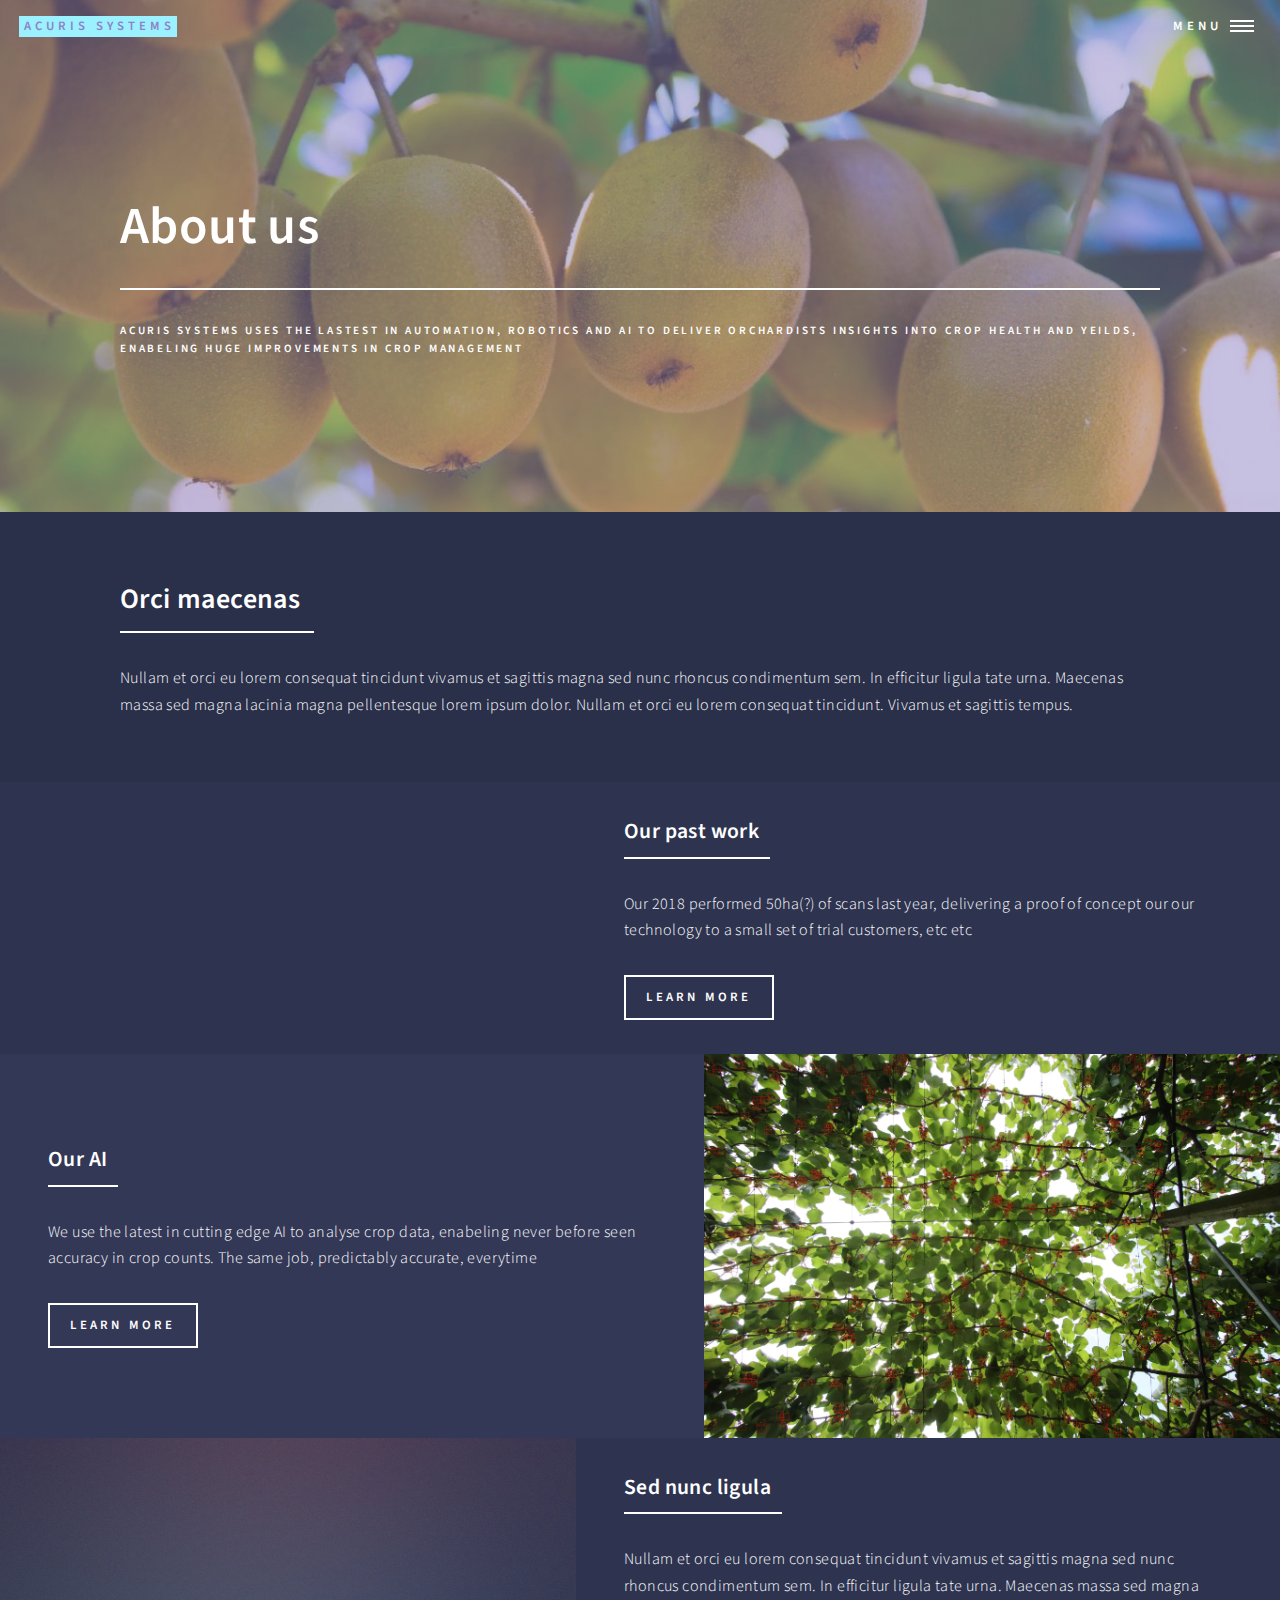
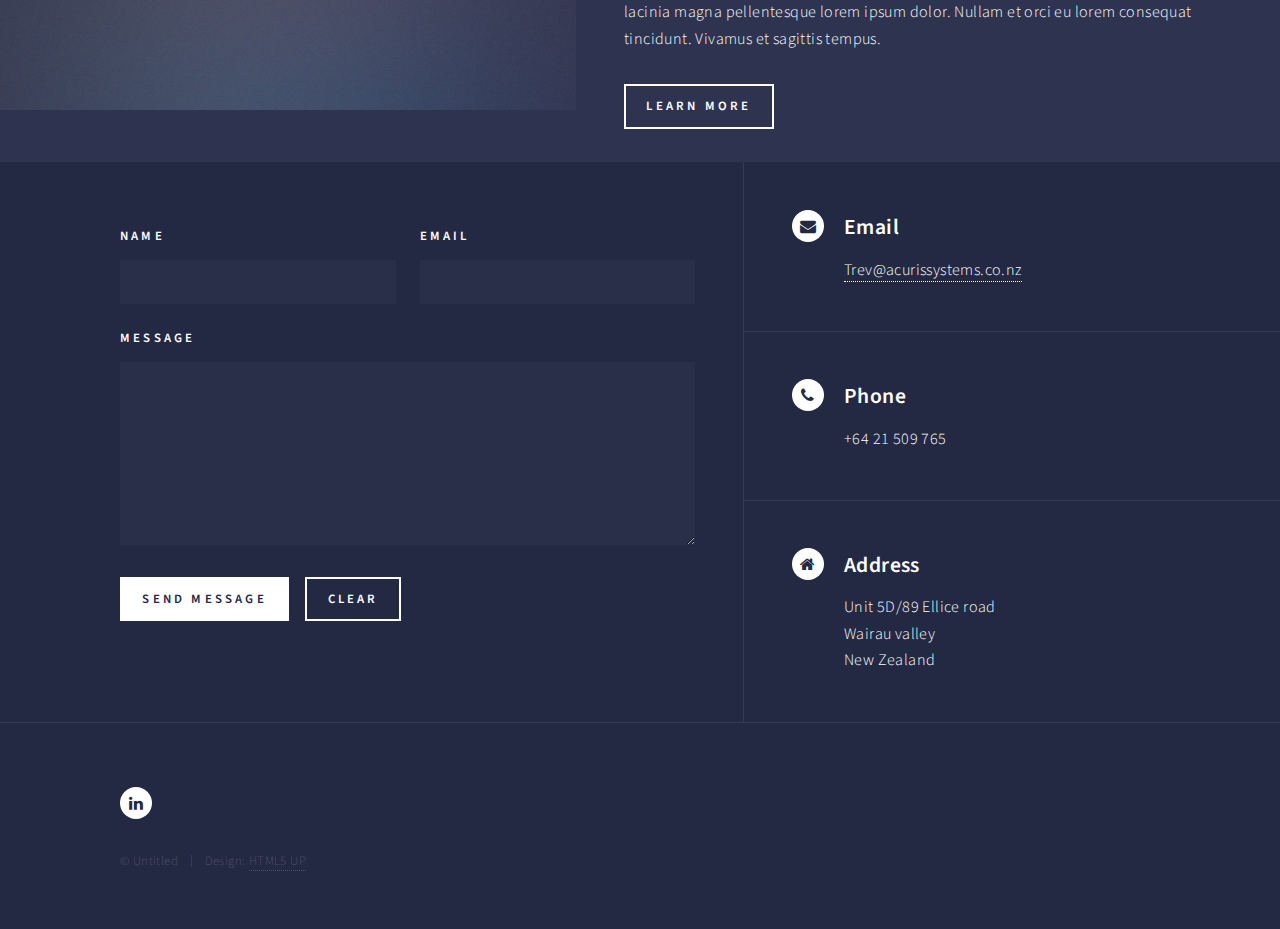
==== commit b99df3f9: "fixed links again" ====
--- a/index.html
+++ b/index.html
@@ -29,7 +29,7 @@
 				<!-- Menu -->
 					<nav id="menu">
 						<ul class="links">
-							<li><a href="landing.html">Home</a></li>
+							<li><a href="index.html">Home</a></li>
 							<li><a href="generic.html">Our past work</a></li>
                             <li><a href="AI.html">Our AI</a></li>
 							<li><a href="elements.html">Elements</a></li>
@@ -175,16 +175,16 @@
 									<div class="contact-method">
 										<span class="icon alt fa-phone"></span>
 										<h3>Phone</h3>
-										<span>(000) 000-0000 x12387</span>
+										<span>+64 21 509 765</span>
 									</div>
 								</section>
 								<section>
 									<div class="contact-method">
 										<span class="icon alt fa-home"></span>
 										<h3>Address</h3>
-										<span>1234 Somewhere Road #5432<br />
-										Nashville, TN 00000<br />
-										United States of America</span>
+										<span>Unit 5D/89 Ellice road <br />
+										Wairau valley<br />
+										New Zealand</span>
 									</div>
 								</section>
 							</section>
@@ -195,11 +195,7 @@
 					<footer id="footer">
 						<div class="inner">
 							<ul class="icons">
-								<li><a href="#" class="icon alt fa-twitter"><span class="label">Twitter</span></a></li>
-								<li><a href="#" class="icon alt fa-facebook"><span class="label">Facebook</span></a></li>
-								<li><a href="#" class="icon alt fa-instagram"><span class="label">Instagram</span></a></li>
-								<li><a href="#" class="icon alt fa-github"><span class="label">GitHub</span></a></li>
-								<li><a href="#" class="icon alt fa-linkedin"><span class="label">LinkedIn</span></a></li>
+								<li><a href="https://www.linkedin.com/in/matthew-warner-317273181/" class="icon alt fa-linkedin"><span class="label">LinkedIn</span></a></li>
 							</ul>
 							<ul class="copyright">
 								<li>&copy; Untitled</li><li>Design: <a href="https://html5up.net">HTML5 UP</a></li>
